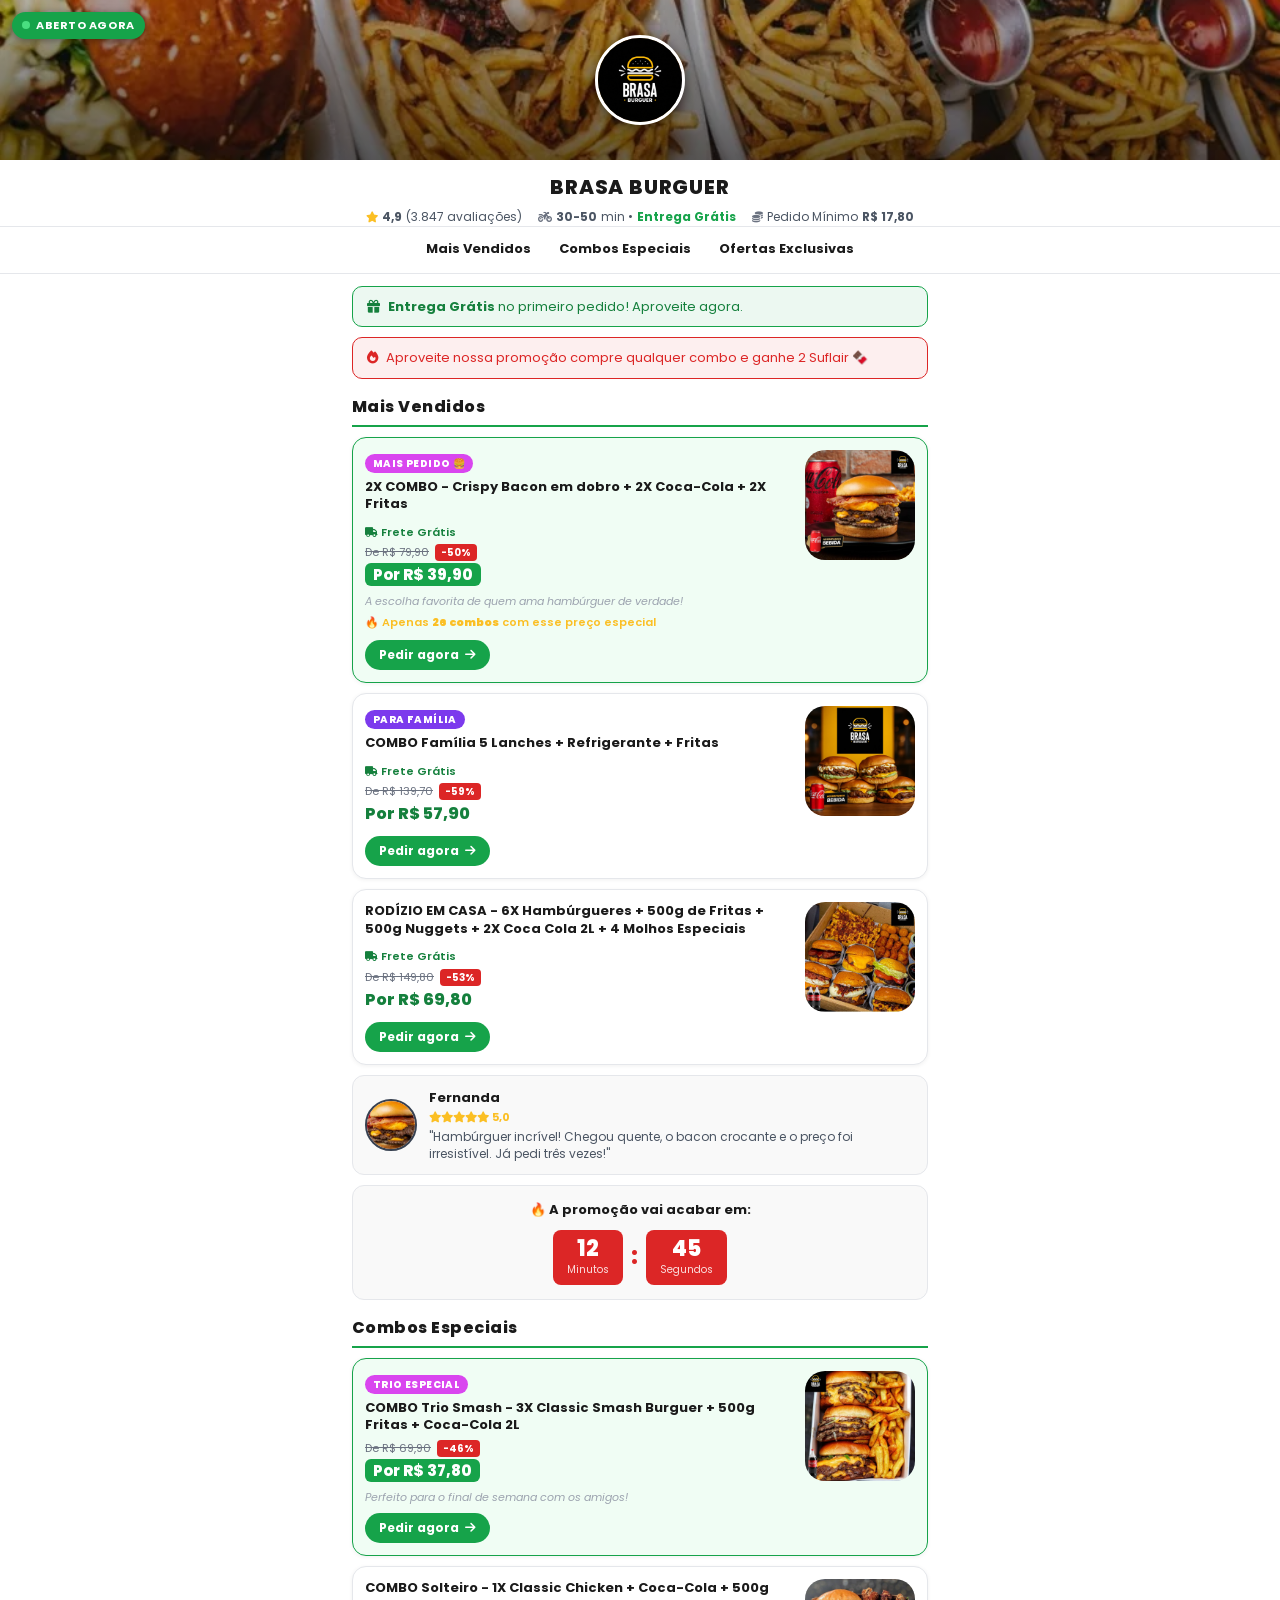
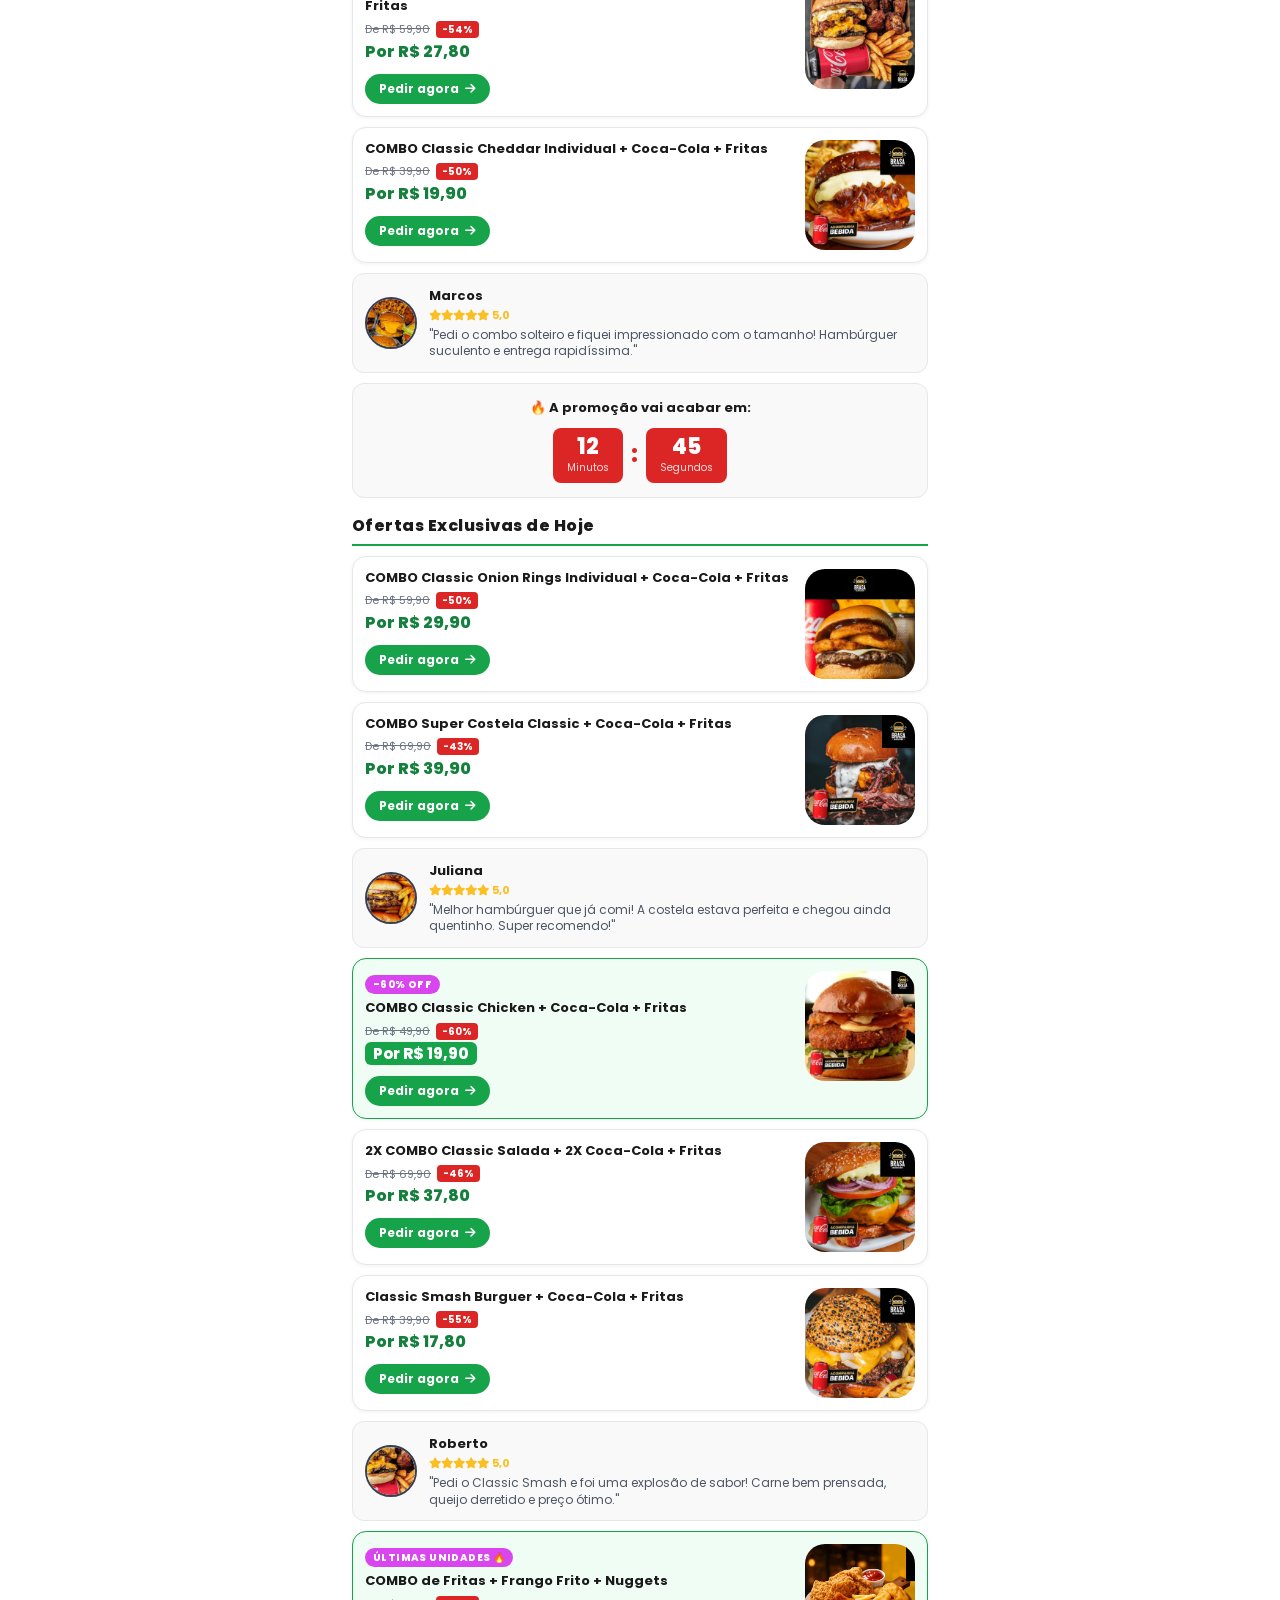
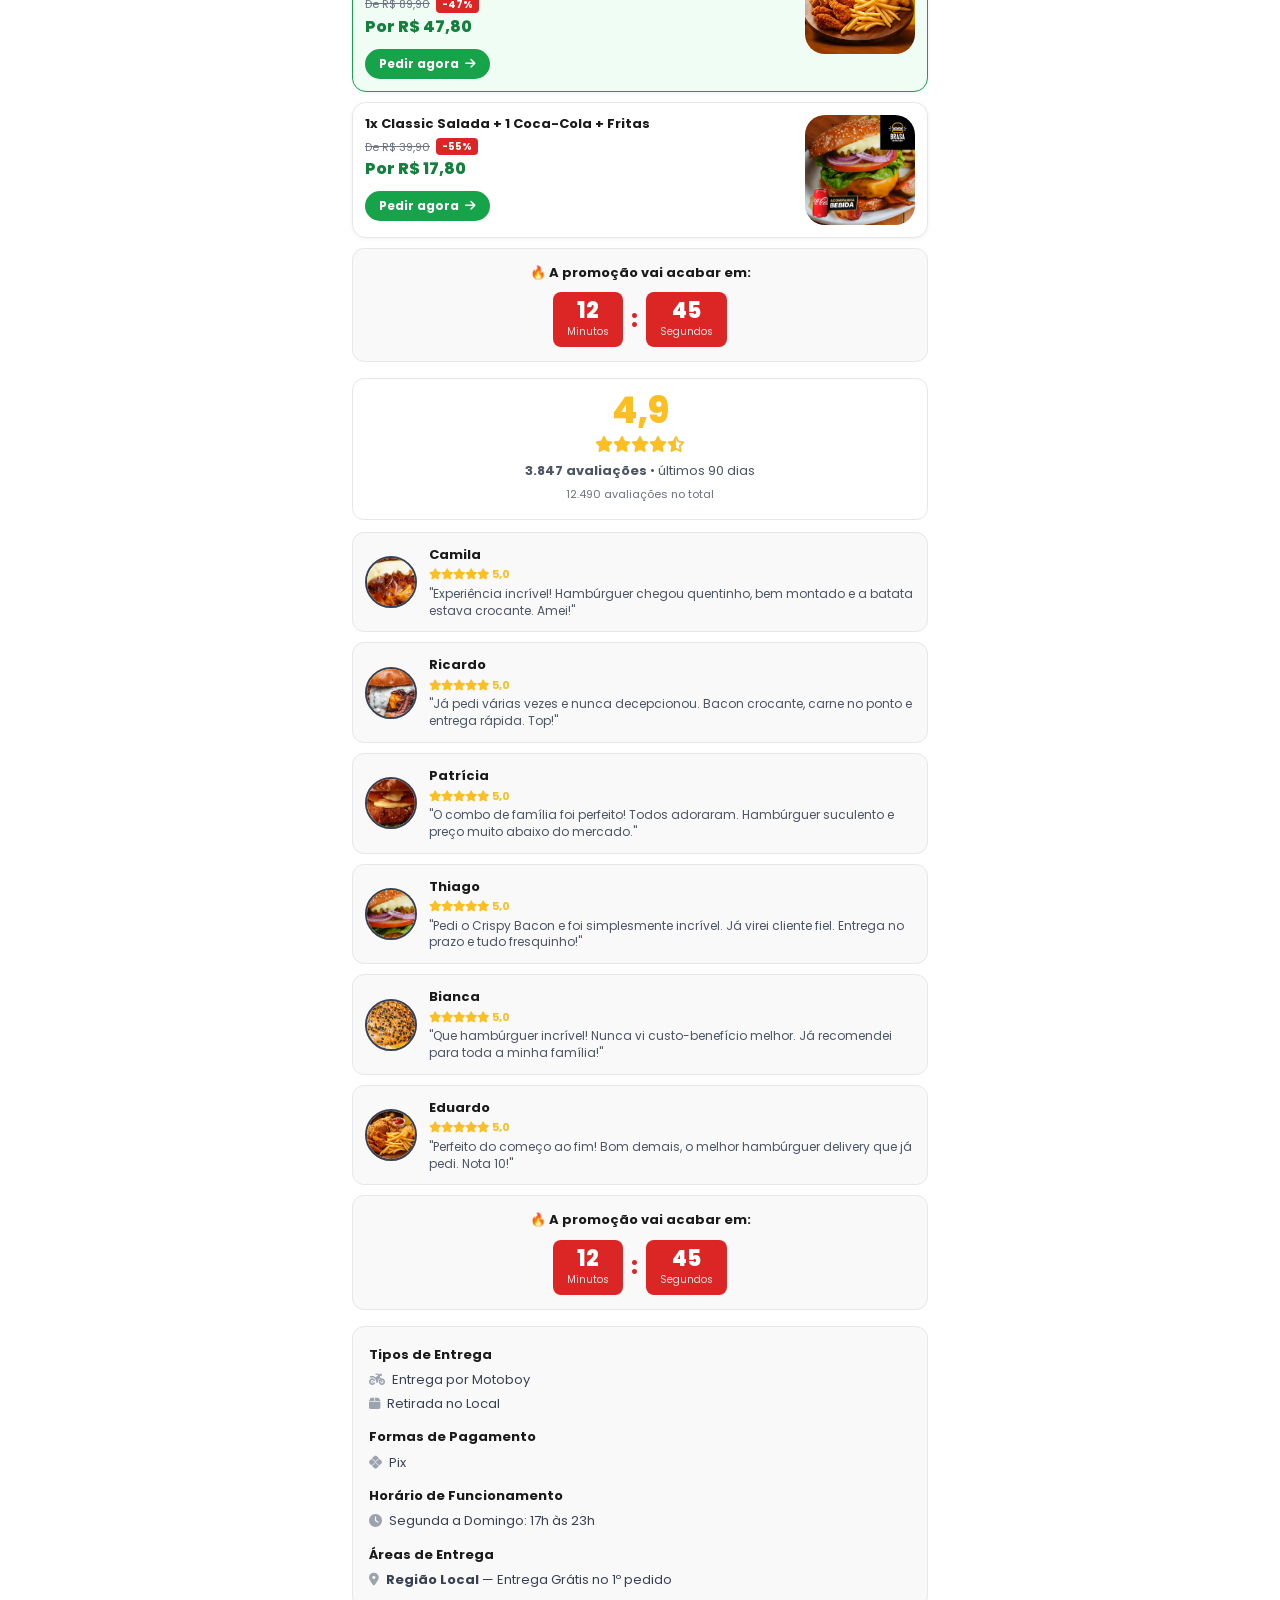
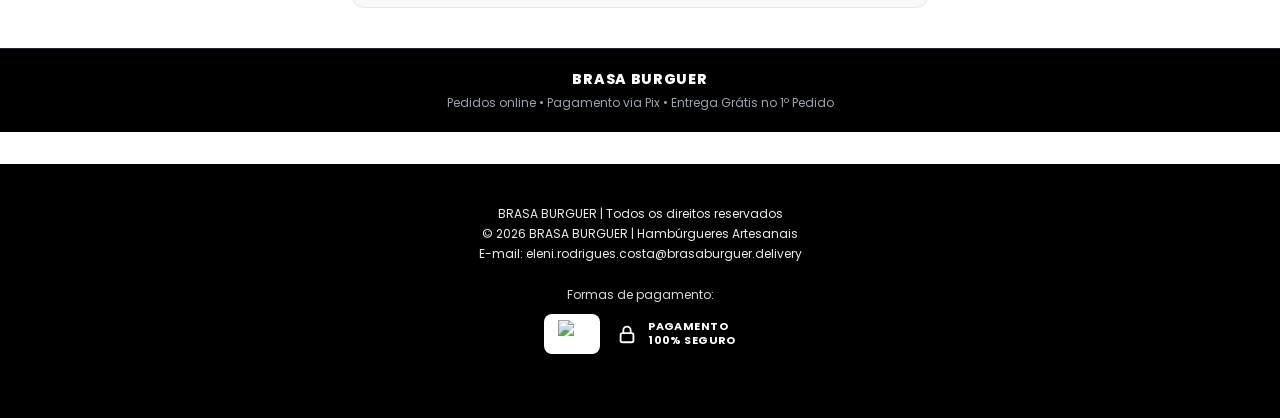
==== index.html @ c8c2084d "Update index.html" ====
<!DOCTYPE html>
<html lang="pt-br" translate="no">
<head>
<meta charset="utf-8">

<!-- Microsoft Clarity -->
<script type="text/javascript">
  (function(c,l,a,r,i,t,y){
      c[a]=c[a]||function(){(c[a].q=c[a].q||[]).push(arguments)};
      t=l.createElement(r);t.async=1;t.src="https://www.clarity.ms/tag/"+i;
      y=l.getElementsByTagName(r)[0];y.parentNode.insertBefore(t,y);
  })(window, document, "clarity", "script", "xdjnsemnge");
</script>
  
<!-- Meta Pixel Code -->
<script>
!function(f,b,e,v,n,t,s)
{if(f.fbq)return;n=f.fbq=function(){n.callMethod?
n.callMethod.apply(n,arguments):n.queue.push(arguments)};
if(!f._fbq)f._fbq=n;n.push=n;n.loaded=!0;n.version='2.0';
n.queue=[];t=b.createElement(e);t.async=!0;
t.src=v;s=b.getElementsByTagName(e)[0];
s.parentNode.insertBefore(t,s)}(window, document,'script',
'https://connect.facebook.net/en_US/fbevents.js');
fbq('init', '1623116682573667');
fbq('track', 'PageView');
</script>
<noscript><img height="1" width="1" style="display:none"
src="https://www.facebook.com/tr?id=1623116682573667&ev=PageView&noscript=1"
/></noscript>
<!-- End Meta Pixel Code -->
  
<!-- Google tag -->
<script async src="https://www.googletagmanager.com/gtag/js?id=GT-5TW4CPQ8"></script>
<script>
  window.dataLayer = window.dataLayer || [];
  function gtag(){dataLayer.push(arguments);}
  gtag('js', new Date());
  gtag('config', 'GT-5TW4CPQ8');
  gtag('config', 'AW-18021235030', { allow_enhanced_conversions: true });
  gtag('config', 'AW-18304143666', { allow_enhanced_conversions: true });
  gtag('config', 'AW-18329036313', { allow_enhanced_conversions: true });
</script>
<script src="js/ads-enhanced.js" defer></script>

<meta name="google" content="notranslate">
<meta http-equiv="X-UA-Compatible" content="IE=edge">
<meta name="viewport" content="width=device-width, initial-scale=1">
<meta name="theme-color" content="#000000">
<meta name="apple-mobile-web-app-capable" content="yes">
<meta name="apple-mobile-web-app-title" content="Brasa Burguer">
<link rel="shortcut icon" type="image/webp" href="images/logo﹖v=brasa-ia-20260719.webp">
<link rel="preconnect" href="https://fonts.googleapis.com">
<link rel="preconnect" href="https://fonts.gstatic.com">
<link href="https://fonts.googleapis.com/css2?family=Poppins:wght@400;600;700;800&display=swap" rel="stylesheet">
<link rel="stylesheet" href="https://cdnjs.cloudflare.com/ajax/libs/font-awesome/6.5.2/css/all.min.css">
<link href="css/app.css" rel="stylesheet"/>
<link rel="stylesheet" href="css/brasa-cart﹖v=4.css">
<link rel="stylesheet" href="css/brasa-footer﹖v=2.css">
<title>Brasa Burguer | Delivery de Hambúrguer</title>
<meta name="description" content="Brasa Burguer — combos e hambúrgueres com frete grátis. Peça agora pelo site.">

<style>
  * { box-sizing: border-box; margin: 0; padding: 0; }
  html { scroll-behavior: smooth; }
  body {
    font-family: 'Poppins', sans-serif;
    background: #ffffff;
    color: #1a1a1a;
    min-height: 100vh;
  }

  /* ====== BADGE ABERTO AGORA ====== */
  .badge-aberto {
    position: fixed;
    top: 12px;
    left: 12px;
    z-index: 9999;
    background: #16a34a;
    color: #fff;
    font-size: 11px;
    font-weight: 700;
    letter-spacing: 0.05em;
    padding: 5px 10px;
    border-radius: 20px;
    display: flex;
    align-items: center;
    gap: 6px;
    box-shadow: 0 2px 8px rgba(0,0,0,0.4);
    animation: pulseGreen 2s infinite;
  }
  .badge-aberto .dot {
    width: 8px;
    height: 8px;
    background: #4ade80;
    border-radius: 50%;
    display: inline-block;
    animation: dotPulse 1.5s ease-in-out infinite;
  }
  @keyframes pulseGreen {
    0%, 100% { box-shadow: 0 0 0 0 rgba(22,163,74,0.5); }
    50% { box-shadow: 0 0 0 6px rgba(22,163,74,0); }
  }
  @keyframes dotPulse {
    0%, 100% { opacity: 1; }
    50% { opacity: 0.4; }
  }

  /* ====== HEADER / TOPO ====== */
  .bb-header {
    background: #ffffff;
    color: #1a1a1a;
  }
  .bb-capa {
    width: 100%;
    height: 160px;
    background-size: cover;
    background-position: center;
    display: flex;
    align-items: center;
    justify-content: center;
    position: relative;
  }
  .bb-capa::after {
    content: '';
    position: absolute;
    inset: 0;
    background: linear-gradient(to bottom, rgba(0,0,0,0.3), rgba(0,0,0,0.6));
  }
  .bb-logo-wrap {
    position: relative;
    z-index: 2;
  }
  .bb-logo-wrap img {
    width: 90px;
    height: 90px;
    border-radius: 50%;
    border: 3px solid #fff;
    object-fit: cover;
    box-shadow: 0 2px 12px rgba(0,0,0,0.5);
  }
  .bb-info-header {
    background: #ffffff;
    padding: 12px 16px 0;
    text-align: center;
  }
  .bb-nome-loja {
    font-size: 20px;
    font-weight: 800;
    color: #1a1a1a;
    letter-spacing: 0.04em;
  }
  .bb-detalhes {
    display: flex;
    flex-wrap: wrap;
    justify-content: center;
    gap: 8px 16px;
    margin-top: 6px;
    font-size: 12px;
    color: #4b5563;
  }
  .bb-detalhes span { display: flex; align-items: center; gap: 4px; }
  .bb-detalhes .gratis { color: #16a34a; font-weight: 700; }
  .bb-detalhes i { color: #6b7280; font-size: 11px; }

  /* ====== NAV ====== */
  .bb-nav {
    background: #ffffff;
    border-top: 1px solid #e5e7eb;
    border-bottom: 1px solid #e5e7eb;
    position: sticky;
    top: 0;
    z-index: 100;
    overflow-x: auto;
    scrollbar-width: none;
  }
  .bb-nav::-webkit-scrollbar { display: none; }
  .bb-nav-inner {
    display: flex;
    justify-content: center;
    gap: 0;
    padding: 0 16px;
    white-space: nowrap;
    min-width: max-content;
    margin: 0 auto;
  }
  .bb-nav a {
    display: inline-block;
    padding: 12px 14px;
    color: #1a1a1a;
    text-decoration: none;
    font-size: 13px;
    font-weight: 700;
    border-bottom: 2px solid transparent;
    transition: color 0.2s, border-color 0.2s;
  }
  .bb-nav a:hover {
    color: #000;
    border-bottom-color: #16a34a;
  }

  /* ====== MAIN ====== */
  .bb-main {
    max-width: 600px;
    margin: 0 auto;
    padding: 12px 12px 24px;
  }

  /* ====== AVISOS ====== */
  .bb-aviso {
    border-radius: 10px;
    padding: 10px 14px;
    font-size: 13px;
    margin-bottom: 10px;
    display: flex;
    align-items: center;
    gap: 8px;
  }
  .bb-aviso-verde {
    background: rgba(22,163,74,0.08);
    border: 1px solid #16a34a;
    color: #15803d;
  }
  .bb-aviso-vermelho {
    background: rgba(220,38,38,0.07);
    border: 1px solid #dc2626;
    color: #dc2626;
  }
  .bb-aviso-preto {
    background: #1a1a1a;
    border: 1px solid #374151;
    color: #f0f0f0;
    flex-direction: column;
    text-align: center;
    gap: 10px;
  }

  /* ====== SEÇÃO ====== */
  .bb-secao { margin-top: 16px; }
  .bb-titulo-secao {
    font-size: 16px;
    font-weight: 800;
    color: #1a1a1a;
    margin-bottom: 10px;
    padding-bottom: 6px;
    border-bottom: 2px solid #16a34a;
    letter-spacing: 0.03em;
  }

  /* ====== CARDS ====== */
  .bb-card {
    display: flex;
    align-items: flex-start;
    gap: 12px;
    background: #ffffff;
    border: 1.5px solid #e5e7eb;
    border-radius: 14px;
    padding: 12px;
    margin-bottom: 10px;
    text-decoration: none;
    color: inherit;
    transition: border-color 0.2s, transform 0.15s;
    position: relative;
    overflow: hidden;
    box-shadow: 0 1px 4px rgba(0,0,0,0.06);
  }
  .bb-card:hover {
    border-color: #16a34a;
    transform: translateY(-1px);
  }
  .bb-card-destaque {
    border-color: #16a34a;
    background: #f0fdf4;
  }
  .bb-card-pulsar {
    animation: cardPulse 3s ease-in-out infinite;
  }
  @keyframes cardPulse {
    0%, 100% { box-shadow: 0 0 0 0 rgba(22,163,74,0.2); }
    50% { box-shadow: 0 0 0 6px rgba(22,163,74,0); }
  }
  .bb-card-texto {
    flex: 1;
    min-width: 0;
  }
  .bb-card-texto h3 {
    font-size: 13px;
    font-weight: 700;
    color: #1a1a1a;
    line-height: 1.35;
    margin-bottom: 6px;
  }
  .bb-card-foto {
    flex-shrink: 0;
  }
  .bb-card-foto img {
    width: 110px;
    height: 110px;
    border-radius: 20px;
    object-fit: cover;
    display: block;
  }

  /* ====== SELOS / BADGES ====== */
  .bb-selo {
    display: inline-block;
    background: #d946ef;
    color: #fff;
    font-size: 10px;
    font-weight: 800;
    padding: 2px 8px;
    border-radius: 20px;
    margin-bottom: 5px;
    letter-spacing: 0.04em;
  }
  .bb-selo-familia { background: #7c3aed; }
  .bb-frete {
    display: inline-block;
    font-size: 11px;
    color: #15803d;
    font-weight: 600;
    margin-bottom: 4px;
  }
  .bb-frete i { font-size: 10px; }

  /* ====== PREÇOS ====== */
  .bb-linha-preco {
    display: flex;
    align-items: center;
    gap: 6px;
    margin-bottom: 2px;
    flex-wrap: wrap;
  }
  .bb-preco-antigo {
    font-size: 11px;
    color: #6b7280;
    text-decoration: line-through;
  }
  .bb-selo-desconto {
    background: #dc2626;
    color: #fff;
    font-size: 10px;
    font-weight: 700;
    padding: 1px 6px;
    border-radius: 4px;
  }
  .bb-preco {
    font-size: 16px;
    font-weight: 800;
    color: #15803d;
    margin-bottom: 6px;
    display: block;
  }
  .bb-preco-selo {
    background: #16a34a;
    color: #fff;
    padding: 1px 8px;
    border-radius: 6px;
    font-size: 15px;
  }

  /* ====== OBS / ESTOQUE ====== */
  .bb-obs {
    font-size: 11px;
    color: #9ca3af;
    font-style: italic;
    margin-bottom: 4px;
    display: block;
  }
  .bb-estoque {
    font-size: 11px;
    color: #fbbf24;
    font-weight: 600;
    margin-bottom: 6px;
    display: block;
  }

  /* ====== BOTÃO CARD ====== */
  .bb-btn-card {
    display: inline-flex;
    align-items: center;
    gap: 6px;
    background: #16a34a;
    color: #fff;
    font-size: 12px;
    font-weight: 700;
    padding: 6px 14px;
    border-radius: 20px;
    margin-top: 4px;
    transition: background 0.2s;
  }
  .bb-card:hover .bb-btn-card { background: #15803d; }

  /* ====== REVIEW INLINE ====== */
  .bb-review-inline {
    display: flex;
    align-items: center;
    gap: 12px;
    background: #f9f9f9;
    border: 1px solid #e5e7eb;
    border-radius: 12px;
    padding: 12px;
    margin-bottom: 10px;
  }
  .bb-review-inline img {
    width: 52px;
    height: 52px;
    border-radius: 50%;
    object-fit: cover;
    flex-shrink: 0;
    border: 2px solid #374151;
  }
  .bb-review-texto h4 {
    font-size: 13px;
    font-weight: 700;
    color: #1a1a1a;
    margin-bottom: 2px;
  }
  .bb-review-texto .bb-estrelas {
    color: #fbbf24;
    font-size: 11px;
    margin-bottom: 3px;
  }
  .bb-review-texto p {
    font-size: 12px;
    color: #4b5563;
    line-height: 1.4;
  }

  /* ====== COUNTDOWN ====== */
  .bb-countdown-wrap {
    background: #f9f9f9;
    border: 1px solid #e5e7eb;
    border-radius: 12px;
    padding: 14px;
    text-align: center;
    margin-bottom: 14px;
  }
  .bb-countdown-wrap p {
    font-size: 13px;
    font-weight: 700;
    color: #1a1a1a;
    margin-bottom: 10px;
  }
  .bb-timer {
    display: flex;
    justify-content: center;
    gap: 8px;
  }
  .bb-timer-bloco {
    background: #dc2626;
    color: #fff;
    border-radius: 8px;
    padding: 8px 14px;
    min-width: 60px;
    text-align: center;
  }
  .bb-timer-bloco span {
    display: block;
    font-size: 22px;
    font-weight: 800;
    line-height: 1;
  }
  .bb-timer-bloco small {
    display: block;
    font-size: 10px;
    margin-top: 2px;
    opacity: 0.85;
  }
  .bb-timer-sep {
    font-size: 22px;
    font-weight: 800;
    color: #dc2626;
    align-self: center;
    line-height: 1;
  }

  /* ====== AVALIAÇÕES GERAIS ====== */
  .bb-resumo-notas {
    background: #ffffff;
    border: 1px solid #e5e7eb;
    border-radius: 12px;
    padding: 14px;
    text-align: center;
    margin-bottom: 12px;
    margin-top: 16px;
  }
  .bb-nota-grande {
    font-size: 36px;
    font-weight: 800;
    color: #fbbf24;
    line-height: 1;
  }
  .bb-estrelas-resumo {
    color: #fbbf24;
    font-size: 16px;
    margin: 4px 0;
  }
  .bb-resumo-notas p { font-size: 13px; color: #4b5563; }
  .bb-resumo-notas small { font-size: 11px; color: #6b7280; }

  /* ====== INFO LOJA ====== */
  .bb-info-loja {
    background: #f9f9f9;
    border: 1px solid #e5e7eb;
    border-radius: 12px;
    padding: 16px;
    margin-top: 16px;
    font-size: 13px;
    color: #374151;
    line-height: 1.8;
  }
  .bb-info-loja h3 {
    font-size: 13px;
    font-weight: 700;
    color: #1a1a1a;
    margin-top: 10px;
    margin-bottom: 2px;
  }
  .bb-info-loja h3:first-child { margin-top: 0; }
  .bb-info-loja i { color: #9ca3af; margin-right: 4px; }

  /* ====== FOOTER ====== */
  .bb-footer {
    background: #000;
    color: #9ca3af;
    text-align: center;
    padding: 20px 16px;
    font-size: 12px;
    border-top: 1px solid #1f2937;
    margin-top: 16px;
  }
  .bb-footer strong {
    display: block;
    color: #fff;
    font-size: 14px;
    font-weight: 800;
    margin-bottom: 4px;
    letter-spacing: 0.05em;
  }
</style>
</head>

<body>

<!-- Badge ABERTO AGORA fixo no topo -->
<div class="badge-aberto">
  <span class="dot"></span> ABERTO AGORA
</div>

<!-- ====== HEADER ====== -->
<header class="bb-header">
  <div class="bb-capa" style="background-image: url('images/background.webp');">
    <div class="bb-logo-wrap">
      <img src="images/logo﹖v=brasa-ia-20260719.webp" alt="Brasa Burguer" title="Brasa Burguer">
    </div>
  </div>
  <div class="bb-info-header">
    <div class="bb-nome-loja">BRASA BURGUER</div>
    <div class="bb-detalhes">
      <span><i class="fa-solid fa-star" style="color:#fbbf24"></i> <strong>4,9</strong> (3.847 avaliações)</span>
      <span><i class="fa-solid fa-motorcycle"></i> <strong>30-50</strong> min • <span class="gratis">Entrega Grátis</span></span>
      <span><i class="fa-solid fa-coins"></i> Pedido Mínimo <strong>R$ 17,80</strong></span>
    </div>
  </div>
  <nav class="bb-nav">
    <div class="bb-nav-inner">
      <a href="index.html#mais-vendidos">Mais Vendidos</a>
      <a href="index.html#combos-especiais">Combos Especiais</a>
      <a href="index.html#ofertas-exclusivas">Ofertas Exclusivas</a>
    </div>
  </nav>
</header>

<!-- ====== MAIN ====== -->
<main class="bb-main">

  <!-- Avisos -->
  <div class="bb-aviso bb-aviso-verde">
    <i class="fa-solid fa-gift"></i>
    <span><strong>Entrega Grátis</strong> no primeiro pedido! Aproveite agora.</span>
  </div>
  <div class="bb-aviso bb-aviso-vermelho">
    <i class="fa-solid fa-fire"></i>
    <span>Aproveite nossa promoção compre qualquer combo e ganhe 2 Suflair 🍫</span>
  </div>

  <!-- ====== MAIS VENDIDOS ====== -->
  <div id="mais-vendidos" class="bb-secao">
    <h2 class="bb-titulo-secao">Mais Vendidos</h2>

    <!-- Card destaque MAIS PEDIDO -->
    <a class="bb-card bb-card-destaque bb-card-pulsar" href="produtos/combo01.html">
      <div class="bb-card-texto">
        <span class="bb-selo">MAIS PEDIDO 🍔</span>
        <h3>2X COMBO - Crispy Bacon em dobro + 2X Coca-Cola + 2X Fritas</h3>
        <span class="bb-frete"><i class="fa-solid fa-truck"></i> Frete Grátis</span>
        <div class="bb-linha-preco">
          <span class="bb-preco-antigo">De R$ 79,90</span>
          <span class="bb-selo-desconto">-50%</span>
        </div>
        <span class="bb-preco"><span class="bb-preco-selo">Por R$ 39,90</span></span>
        <span class="bb-obs">A escolha favorita de quem ama hambúrguer de verdade!</span>
        <span class="bb-estoque">🔥 Apenas <strong>26 combos</strong> com esse preço especial</span>
        <span class="bb-btn-card">Pedir agora <i class="fa-solid fa-arrow-right"></i></span>
      </div>
      <div class="bb-card-foto">
        <img src="assets/anima/combo1﹖v=brasa-ia-20260719.webp" width="110" height="110" loading="eager" alt="2X COMBO Crispy Bacon">
      </div>
    </a>

    <!-- Card PARA FAMÍLIA -->
    <a class="bb-card" href="produtos/combo02.html">
      <div class="bb-card-texto">
        <span class="bb-selo bb-selo-familia">PARA FAMÍLIA</span>
        <h3>COMBO Família 5 Lanches + Refrigerante + Fritas</h3>
        <span class="bb-frete"><i class="fa-solid fa-truck"></i> Frete Grátis</span>
        <div class="bb-linha-preco">
          <span class="bb-preco-antigo">De R$ 139,70</span>
          <span class="bb-selo-desconto">-59%</span>
        </div>
        <span class="bb-preco">Por R$ 57,90</span>
        <span class="bb-btn-card">Pedir agora <i class="fa-solid fa-arrow-right"></i></span>
      </div>
      <div class="bb-card-foto">
        <img src="assets/anima/combo2﹖v=brasa-ia-20260719.webp" width="110" height="110" loading="lazy" alt="COMBO Família">
      </div>
    </a>

    <!-- Card RODÍZIO EM CASA -->
    <a class="bb-card" href="produtos/combo03.html">
      <div class="bb-card-texto">
        <h3>RODÍZIO EM CASA - 6X Hambúrgueres + 500g de Fritas + 500g Nuggets + 2X Coca Cola 2L + 4 Molhos Especiais</h3>
        <span class="bb-frete"><i class="fa-solid fa-truck"></i> Frete Grátis</span>
        <div class="bb-linha-preco">
          <span class="bb-preco-antigo">De R$ 149,80</span>
          <span class="bb-selo-desconto">-53%</span>
        </div>
        <span class="bb-preco">Por R$ 69,80</span>
        <span class="bb-btn-card">Pedir agora <i class="fa-solid fa-arrow-right"></i></span>
      </div>
      <div class="bb-card-foto">
        <img src="assets/anima/combo3﹖v=brasa-ia-20260719.webp" width="110" height="110" loading="lazy" alt="RODÍZIO EM CASA">
      </div>
    </a>

    <!-- Review Fernanda -->
    <div class="bb-review-inline">
      <img src="assets/anima/review1.webp" alt="Fernanda" loading="lazy">
      <div class="bb-review-texto">
        <h4>Fernanda</h4>
        <div class="bb-estrelas"><i class="fa-solid fa-star"></i><i class="fa-solid fa-star"></i><i class="fa-solid fa-star"></i><i class="fa-solid fa-star"></i><i class="fa-solid fa-star"></i> <strong>5,0</strong></div>
        <p>"Hambúrguer incrível! Chegou quente, o bacon crocante e o preço foi irresistível. Já pedi três vezes!"</p>
      </div>
    </div>

    <!-- Countdown 1 -->
    <div class="bb-countdown-wrap">
      <p>🔥 A promoção vai acabar em:</p>
      <div class="bb-timer">
        <div class="bb-timer-bloco"><span class="bb-min">00</span><small>Minutos</small></div>
        <div class="bb-timer-sep">:</div>
        <div class="bb-timer-bloco"><span class="bb-seg">00</span><small>Segundos</small></div>
      </div>
    </div>
  </div>

  <!-- ====== COMBOS ESPECIAIS ====== -->
  <div id="combos-especiais" class="bb-secao">
    <h2 class="bb-titulo-secao">Combos Especiais</h2>

    <!-- Card TRIO ESPECIAL -->
    <a class="bb-card bb-card-destaque bb-card-pulsar" href="produtos/combo04.html">
      <div class="bb-card-texto">
        <span class="bb-selo">TRIO ESPECIAL</span>
        <h3>COMBO Trio Smash - 3X Classic Smash Burguer + 500g Fritas + Coca-Cola 2L</h3>
        <div class="bb-linha-preco">
          <span class="bb-preco-antigo">De R$ 69,90</span>
          <span class="bb-selo-desconto">-46%</span>
        </div>
        <span class="bb-preco"><span class="bb-preco-selo">Por R$ 37,80</span></span>
        <span class="bb-obs">Perfeito para o final de semana com os amigos!</span>
        <span class="bb-btn-card">Pedir agora <i class="fa-solid fa-arrow-right"></i></span>
      </div>
      <div class="bb-card-foto">
        <img src="assets/anima/combo4﹖v=brasa-ia-20260719.webp" width="110" height="110" loading="lazy" alt="COMBO Trio Smash">
      </div>
    </a>

    <!-- Card COMBO Solteiro -->
    <a class="bb-card" href="produtos/combo05.html">
      <div class="bb-card-texto">
        <h3>COMBO Solteiro - 1X Classic Chicken + Coca-Cola + 500g Fritas</h3>
        <div class="bb-linha-preco">
          <span class="bb-preco-antigo">De R$ 59,90</span>
          <span class="bb-selo-desconto">-54%</span>
        </div>
        <span class="bb-preco">Por R$ 27,80</span>
        <span class="bb-btn-card">Pedir agora <i class="fa-solid fa-arrow-right"></i></span>
      </div>
      <div class="bb-card-foto">
        <img src="assets/anima/combo5﹖v=brasa-ia-20260719.webp" width="110" height="110" loading="lazy" alt="COMBO Solteiro">
      </div>
    </a>

    <!-- Card Classic Cheddar -->
    <a class="bb-card" href="produtos/combo06.html">
      <div class="bb-card-texto">
        <h3>COMBO Classic Cheddar Individual + Coca-Cola + Fritas</h3>
        <div class="bb-linha-preco">
          <span class="bb-preco-antigo">De R$ 39,90</span>
          <span class="bb-selo-desconto">-50%</span>
        </div>
        <span class="bb-preco">Por R$ 19,90</span>
        <span class="bb-btn-card">Pedir agora <i class="fa-solid fa-arrow-right"></i></span>
      </div>
      <div class="bb-card-foto">
        <img src="assets/anima/combo6﹖v=brasa-ia-20260719.webp" width="110" height="110" loading="lazy" alt="COMBO Classic Cheddar">
      </div>
    </a>

    <!-- Review Marcos -->
    <div class="bb-review-inline">
      <img src="assets/anima/review2.webp" alt="Marcos" loading="lazy">
      <div class="bb-review-texto">
        <h4>Marcos</h4>
        <div class="bb-estrelas"><i class="fa-solid fa-star"></i><i class="fa-solid fa-star"></i><i class="fa-solid fa-star"></i><i class="fa-solid fa-star"></i><i class="fa-solid fa-star"></i> <strong>5,0</strong></div>
        <p>"Pedi o combo solteiro e fiquei impressionado com o tamanho! Hambúrguer suculento e entrega rapidíssima."</p>
      </div>
    </div>

    <!-- Countdown 2 -->
    <div class="bb-countdown-wrap">
      <p>🔥 A promoção vai acabar em:</p>
      <div class="bb-timer">
        <div class="bb-timer-bloco"><span class="bb-min">00</span><small>Minutos</small></div>
        <div class="bb-timer-sep">:</div>
        <div class="bb-timer-bloco"><span class="bb-seg">00</span><small>Segundos</small></div>
      </div>
    </div>
  </div>

  <!-- ====== OFERTAS EXCLUSIVAS ====== -->
  <div id="ofertas-exclusivas" class="bb-secao">
    <h2 class="bb-titulo-secao">Ofertas Exclusivas de Hoje</h2>

    <!-- Card Onion Rings -->
    <a class="bb-card" href="produtos/combo07.html">
      <div class="bb-card-texto">
        <h3>COMBO Classic Onion Rings Individual + Coca-Cola + Fritas</h3>
        <div class="bb-linha-preco">
          <span class="bb-preco-antigo">De R$ 59,90</span>
          <span class="bb-selo-desconto">-50%</span>
        </div>
        <span class="bb-preco">Por R$ 29,90</span>
        <span class="bb-btn-card">Pedir agora <i class="fa-solid fa-arrow-right"></i></span>
      </div>
      <div class="bb-card-foto">
        <img src="assets/anima/yaki1﹖v=brasa-ia-20260719.webp" width="110" height="110" loading="lazy" alt="COMBO Classic Onion Rings">
      </div>
    </a>

    <!-- Card Super Costela -->
    <a class="bb-card" href="produtos/combo08.html">
      <div class="bb-card-texto">
        <h3>COMBO Super Costela Classic + Coca-Cola + Fritas</h3>
        <div class="bb-linha-preco">
          <span class="bb-preco-antigo">De R$ 69,90</span>
          <span class="bb-selo-desconto">-43%</span>
        </div>
        <span class="bb-preco">Por R$ 39,90</span>
        <span class="bb-btn-card">Pedir agora <i class="fa-solid fa-arrow-right"></i></span>
      </div>
      <div class="bb-card-foto">
        <img src="assets/anima/yaki2﹖v=brasa-ia-20260719.webp" width="110" height="110" loading="lazy" alt="COMBO Super Costela Classic">
      </div>
    </a>

    <!-- Review Juliana -->
    <div class="bb-review-inline">
      <img src="assets/anima/review3.webp" alt="Juliana" loading="lazy">
      <div class="bb-review-texto">
        <h4>Juliana</h4>
        <div class="bb-estrelas"><i class="fa-solid fa-star"></i><i class="fa-solid fa-star"></i><i class="fa-solid fa-star"></i><i class="fa-solid fa-star"></i><i class="fa-solid fa-star"></i> <strong>5,0</strong></div>
        <p>"Melhor hambúrguer que já comi! A costela estava perfeita e chegou ainda quentinho. Super recomendo!"</p>
      </div>
    </div>

    <!-- Card destaque -60% OFF -->
    <a class="bb-card bb-card-destaque" href="produtos/combo09.html">
      <div class="bb-card-texto">
        <span class="bb-selo">-60% OFF</span>
        <h3>COMBO Classic Chicken + Coca-Cola + Fritas</h3>
        <div class="bb-linha-preco">
          <span class="bb-preco-antigo">De R$ 49,90</span>
          <span class="bb-selo-desconto">-60%</span>
        </div>
        <span class="bb-preco"><span class="bb-preco-selo">Por R$ 19,90</span></span>
        <span class="bb-btn-card">Pedir agora <i class="fa-solid fa-arrow-right"></i></span>
      </div>
      <div class="bb-card-foto">
        <img src="assets/anima/yaki3﹖v=brasa-ia-20260719.webp" width="110" height="110" loading="lazy" alt="COMBO Classic Chicken">
      </div>
    </a>

    <!-- Card 2X Classic Salada -->
    <a class="bb-card" href="produtos/combo10.html">
      <div class="bb-card-texto">
        <h3>2X COMBO Classic Salada + 2X Coca-Cola + Fritas</h3>
        <div class="bb-linha-preco">
          <span class="bb-preco-antigo">De R$ 69,90</span>
          <span class="bb-selo-desconto">-46%</span>
        </div>
        <span class="bb-preco">Por R$ 37,80</span>
        <span class="bb-btn-card">Pedir agora <i class="fa-solid fa-arrow-right"></i></span>
      </div>
      <div class="bb-card-foto">
        <img src="assets/anima/yaki4﹖v=brasa-ia-20260719.webp" width="110" height="110" loading="lazy" alt="2X COMBO Classic Salada">
      </div>
    </a>

    <!-- Card Classic Smash Burguer -->
    <a class="bb-card" href="produtos/combo11.html">
      <div class="bb-card-texto">
        <h3>Classic Smash Burguer + Coca-Cola + Fritas</h3>
        <div class="bb-linha-preco">
          <span class="bb-preco-antigo">De R$ 39,90</span>
          <span class="bb-selo-desconto">-55%</span>
        </div>
        <span class="bb-preco">Por R$ 17,80</span>
        <span class="bb-btn-card">Pedir agora <i class="fa-solid fa-arrow-right"></i></span>
      </div>
      <div class="bb-card-foto">
        <img src="assets/anima/yaki5﹖v=brasa-ia-20260719.webp" width="110" height="110" loading="lazy" alt="Classic Smash Burguer">
      </div>
    </a>

    <!-- Review Roberto -->
    <div class="bb-review-inline">
      <img src="assets/anima/review4.webp" alt="Roberto" loading="lazy">
      <div class="bb-review-texto">
        <h4>Roberto</h4>
        <div class="bb-estrelas"><i class="fa-solid fa-star"></i><i class="fa-solid fa-star"></i><i class="fa-solid fa-star"></i><i class="fa-solid fa-star"></i><i class="fa-solid fa-star"></i> <strong>5,0</strong></div>
        <p>"Pedi o Classic Smash e foi uma explosão de sabor! Carne bem prensada, queijo derretido e preço ótimo."</p>
      </div>
    </div>

    <!-- Card ÚLTIMAS UNIDADES -->
    <a class="bb-card bb-card-destaque" href="produtos/combo12.html">
      <div class="bb-card-texto">
        <span class="bb-selo">ÚLTIMAS UNIDADES 🔥</span>
        <h3>COMBO de Fritas + Frango Frito + Nuggets</h3>
        <div class="bb-linha-preco">
          <span class="bb-preco-antigo">De R$ 89,90</span>
          <span class="bb-selo-desconto">-47%</span>
        </div>
        <span class="bb-preco">Por R$ 47,80</span>
        <span class="bb-btn-card">Pedir agora <i class="fa-solid fa-arrow-right"></i></span>
      </div>
      <div class="bb-card-foto">
        <img src="assets/anima/yaki6﹖v=brasa-ia-20260719.webp" width="110" height="110" loading="lazy" alt="COMBO Fritas Frango Nuggets">
      </div>
    </a>

    <!-- Card 1x Classic Salada -->
    <a class="bb-card" href="produtos/combo13.html">
      <div class="bb-card-texto">
        <h3>1x Classic Salada + 1 Coca-Cola + Fritas</h3>
        <div class="bb-linha-preco">
          <span class="bb-preco-antigo">De R$ 39,90</span>
          <span class="bb-selo-desconto">-55%</span>
        </div>
        <span class="bb-preco">Por R$ 17,80</span>
        <span class="bb-btn-card">Pedir agora <i class="fa-solid fa-arrow-right"></i></span>
      </div>
      <div class="bb-card-foto">
        <img src="assets/anima/yaki7﹖v=brasa-ia-20260719.webp" width="110" height="110" loading="lazy" alt="1x Classic Salada">
      </div>
    </a>

    <!-- Countdown 3 -->
    <div class="bb-countdown-wrap">
      <p>🔥 A promoção vai acabar em:</p>
      <div class="bb-timer">
        <div class="bb-timer-bloco"><span class="bb-min">00</span><small>Minutos</small></div>
        <div class="bb-timer-sep">:</div>
        <div class="bb-timer-bloco"><span class="bb-seg">00</span><small>Segundos</small></div>
      </div>
    </div>
  </div>

  <!-- ====== AVALIAÇÕES GERAIS ====== -->
  <div class="bb-resumo-notas">
    <div class="bb-nota-grande">4,9</div>
    <div class="bb-estrelas-resumo">
      <i class="fa-solid fa-star"></i><i class="fa-solid fa-star"></i><i class="fa-solid fa-star"></i><i class="fa-solid fa-star"></i><i class="fa-solid fa-star-half-stroke"></i>
    </div>
    <p><strong>3.847 avaliações</strong> • últimos 90 dias</p>
    <small>12.490 avaliações no total</small>
  </div>

  <div class="bb-review-inline">
    <img src="assets/anima/review5.webp" alt="Camila" loading="lazy">
    <div class="bb-review-texto">
      <h4>Camila</h4>
      <div class="bb-estrelas"><i class="fa-solid fa-star"></i><i class="fa-solid fa-star"></i><i class="fa-solid fa-star"></i><i class="fa-solid fa-star"></i><i class="fa-solid fa-star"></i> <strong>5,0</strong></div>
      <p>"Experiência incrível! Hambúrguer chegou quentinho, bem montado e a batata estava crocante. Amei!"</p>
    </div>
  </div>
  <div class="bb-review-inline">
    <img src="assets/anima/review6.webp" alt="Ricardo" loading="lazy">
    <div class="bb-review-texto">
      <h4>Ricardo</h4>
      <div class="bb-estrelas"><i class="fa-solid fa-star"></i><i class="fa-solid fa-star"></i><i class="fa-solid fa-star"></i><i class="fa-solid fa-star"></i><i class="fa-solid fa-star"></i> <strong>5,0</strong></div>
      <p>"Já pedi várias vezes e nunca decepcionou. Bacon crocante, carne no ponto e entrega rápida. Top!"</p>
    </div>
  </div>
  <div class="bb-review-inline">
    <img src="assets/anima/review7.webp" alt="Patrícia" loading="lazy">
    <div class="bb-review-texto">
      <h4>Patrícia</h4>
      <div class="bb-estrelas"><i class="fa-solid fa-star"></i><i class="fa-solid fa-star"></i><i class="fa-solid fa-star"></i><i class="fa-solid fa-star"></i><i class="fa-solid fa-star"></i> <strong>5,0</strong></div>
      <p>"O combo de família foi perfeito! Todos adoraram. Hambúrguer suculento e preço muito abaixo do mercado."</p>
    </div>
  </div>
  <div class="bb-review-inline">
    <img src="assets/anima/review8.webp" alt="Thiago" loading="lazy">
    <div class="bb-review-texto">
      <h4>Thiago</h4>
      <div class="bb-estrelas"><i class="fa-solid fa-star"></i><i class="fa-solid fa-star"></i><i class="fa-solid fa-star"></i><i class="fa-solid fa-star"></i><i class="fa-solid fa-star"></i> <strong>5,0</strong></div>
      <p>"Pedi o Crispy Bacon e foi simplesmente incrível. Já virei cliente fiel. Entrega no prazo e tudo fresquinho!"</p>
    </div>
  </div>
  <div class="bb-review-inline">
    <img src="assets/anima/review9.webp" alt="Bianca" loading="lazy">
    <div class="bb-review-texto">
      <h4>Bianca</h4>
      <div class="bb-estrelas"><i class="fa-solid fa-star"></i><i class="fa-solid fa-star"></i><i class="fa-solid fa-star"></i><i class="fa-solid fa-star"></i><i class="fa-solid fa-star"></i> <strong>5,0</strong></div>
      <p>"Que hambúrguer incrível! Nunca vi custo-benefício melhor. Já recomendei para toda a minha família!"</p>
    </div>
  </div>
  <div class="bb-review-inline">
    <img src="assets/anima/review10.webp" alt="Eduardo" loading="lazy">
    <div class="bb-review-texto">
      <h4>Eduardo</h4>
      <div class="bb-estrelas"><i class="fa-solid fa-star"></i><i class="fa-solid fa-star"></i><i class="fa-solid fa-star"></i><i class="fa-solid fa-star"></i><i class="fa-solid fa-star"></i> <strong>5,0</strong></div>
      <p>"Perfeito do começo ao fim! Bom demais, o melhor hambúrguer delivery que já pedi. Nota 10!"</p>
    </div>
  </div>

  <!-- Countdown 4 -->
  <div class="bb-countdown-wrap">
    <p>🔥 A promoção vai acabar em:</p>
    <div class="bb-timer">
      <div class="bb-timer-bloco"><span class="bb-min">00</span><small>Minutos</small></div>
      <div class="bb-timer-sep">:</div>
      <div class="bb-timer-bloco"><span class="bb-seg">00</span><small>Segundos</small></div>
    </div>
  </div>

  <!-- ====== INFO LOJA ====== -->
  <div class="bb-info-loja">
    <h3>Tipos de Entrega</h3>
    <i class="fa-solid fa-motorcycle"></i> Entrega por Motoboy<br>
    <i class="fa-solid fa-box"></i> Retirada no Local
    <h3>Formas de Pagamento</h3>
    <i class="fa-brands fa-pix"></i> Pix
    <h3>Horário de Funcionamento</h3>
    <i class="fa-solid fa-clock"></i> Segunda a Domingo: 17h às 23h
    <h3>Áreas de Entrega</h3>
    <i class="fa-solid fa-location-dot"></i> <strong>Região Local</strong> — Entrega Grátis no 1º pedido
  </div>

</main>

<!-- ====== FOOTER ====== -->
<footer class="bb-footer">
  <strong>BRASA BURGUER</strong>
  Pedidos online • Pagamento via Pix • Entrega Grátis no 1º Pedido
</footer>

<script src="https://cdn.jsdelivr.net/npm/sweetalert2@11"></script>
<script src="assets/js/bb-cidades.js" defer></script>
<script src="assets/js/bb-home.js" defer></script>
<script src="js/brasa-cart﹖v=4.js" defer></script>
<script src="js/brasa-footer﹖v=3.js" defer></script>

<script>
(function () {
  // Countdown regressivo — reinicia para criar urgência
  var DURACAO = 12 * 60 + 47; // 12 min 47 seg

  function pad(n) { return n < 10 ? '0' + n : '' + n; }

  var restante = DURACAO;
  var mins = document.querySelectorAll('.bb-min');
  var segs = document.querySelectorAll('.bb-seg');

  function atualizar() {
    if (restante < 0) { restante = DURACAO; }
    var m = Math.floor(restante / 60);
    var s = restante % 60;
    mins.forEach(function (el) { el.textContent = pad(m); });
    segs.forEach(function (el) { el.textContent = pad(s); });
    restante--;
  }

  atualizar();
  setInterval(atualizar, 1000);
})();
</script>

</body>
</html>
---- css/app.css ----
*,:after,:before{--tw-border-spacing-x:0;--tw-border-spacing-y:0;--tw-translate-x:0;--tw-translate-y:0;--tw-rotate:0;--tw-skew-x:0;--tw-skew-y:0;--tw-scale-x:1;--tw-scale-y:1;--tw-pan-x: ;--tw-pan-y: ;--tw-pinch-zoom: ;--tw-scroll-snap-strictness:proximity;--tw-gradient-from-position: ;--tw-gradient-via-position: ;--tw-gradient-to-position: ;--tw-ordinal: ;--tw-slashed-zero: ;--tw-numeric-figure: ;--tw-numeric-spacing: ;--tw-numeric-fraction: ;--tw-ring-inset: ;--tw-ring-offset-width:0px;--tw-ring-offset-color:#fff;--tw-ring-color:rgba(59,130,246,.5);--tw-ring-offset-shadow:0 0 #0000;--tw-ring-shadow:0 0 #0000;--tw-shadow:0 0 #0000;--tw-shadow-colored:0 0 #0000;--tw-blur: ;--tw-brightness: ;--tw-contrast: ;--tw-grayscale: ;--tw-hue-rotate: ;--tw-invert: ;--tw-saturate: ;--tw-sepia: ;--tw-drop-shadow: ;--tw-backdrop-blur: ;--tw-backdrop-brightness: ;--tw-backdrop-contrast: ;--tw-backdrop-grayscale: ;--tw-backdrop-hue-rotate: ;--tw-backdrop-invert: ;--tw-backdrop-opacity: ;--tw-backdrop-saturate: ;--tw-backdrop-sepia: ;--tw-contain-size: ;--tw-contain-layout: ;--tw-contain-paint: ;--tw-contain-style: }::backdrop{--tw-border-spacing-x:0;--tw-border-spacing-y:0;--tw-translate-x:0;--tw-translate-y:0;--tw-rotate:0;--tw-skew-x:0;--tw-skew-y:0;--tw-scale-x:1;--tw-scale-y:1;--tw-pan-x: ;--tw-pan-y: ;--tw-pinch-zoom: ;--tw-scroll-snap-strictness:proximity;--tw-gradient-from-position: ;--tw-gradient-via-position: ;--tw-gradient-to-position: ;--tw-ordinal: ;--tw-slashed-zero: ;--tw-numeric-figure: ;--tw-numeric-spacing: ;--tw-numeric-fraction: ;--tw-ring-inset: ;--tw-ring-offset-width:0px;--tw-ring-offset-color:#fff;--tw-ring-color:rgba(59,130,246,.5);--tw-ring-offset-shadow:0 0 #0000;--tw-ring-shadow:0 0 #0000;--tw-shadow:0 0 #0000;--tw-shadow-colored:0 0 #0000;--tw-blur: ;--tw-brightness: ;--tw-contrast: ;--tw-grayscale: ;--tw-hue-rotate: ;--tw-invert: ;--tw-saturate: ;--tw-sepia: ;--tw-drop-shadow: ;--tw-backdrop-blur: ;--tw-backdrop-brightness: ;--tw-backdrop-contrast: ;--tw-backdrop-grayscale: ;--tw-backdrop-hue-rotate: ;--tw-backdrop-invert: ;--tw-backdrop-opacity: ;--tw-backdrop-saturate: ;--tw-backdrop-sepia: ;--tw-contain-size: ;--tw-contain-layout: ;--tw-contain-paint: ;--tw-contain-style: }/*! tailwindcss v3.4.17 | MIT License | https://tailwindcss.com*/*,:after,:before{box-sizing:border-box;border:0 solid #e5e7eb}:after,:before{--tw-content:""}:host,html{line-height:1.5;-webkit-text-size-adjust:100%;-moz-tab-size:4;-o-tab-size:4;tab-size:4;font-family:ui-sans-serif,system-ui,sans-serif,Apple Color Emoji,Segoe UI Emoji,Segoe UI Symbol,Noto Color Emoji;font-feature-settings:normal;font-variation-settings:normal;-webkit-tap-highlight-color:transparent}body{margin:0;line-height:inherit}hr{height:0;color:inherit;border-top-width:1px}abbr:where([title]){-webkit-text-decoration:underline dotted;text-decoration:underline dotted}h1,h2,h3,h4,h5,h6{font-size:inherit;font-weight:inherit}a{color:inherit;text-decoration:inherit}b,strong{font-weight:bolder}code,kbd,pre,samp{font-family:ui-monospace,SFMono-Regular,Menlo,Monaco,Consolas,Liberation Mono,Courier New,monospace;font-feature-settings:normal;font-variation-settings:normal;font-size:1em}small{font-size:80%}sub,sup{font-size:75%;line-height:0;position:relative;vertical-align:baseline}sub{bottom:-.25em}sup{top:-.5em}table{text-indent:0;border-color:inherit;border-collapse:collapse}button,input,optgroup,select,textarea{font-family:inherit;font-feature-settings:inherit;font-variation-settings:inherit;font-size:100%;font-weight:inherit;line-height:inherit;letter-spacing:inherit;color:inherit;margin:0;padding:0}button,select{text-transform:none}button,input:where([type=button]),input:where([type=reset]),input:where([type=submit]){-webkit-appearance:button;background-color:transparent;background-image:none}:-moz-focusring{outline:auto}:-moz-ui-invalid{box-shadow:none}progress{vertical-align:baseline}::-webkit-inner-spin-button,::-webkit-outer-spin-button{height:auto}[type=search]{-webkit-appearance:textfield;outline-offset:-2px}::-webkit-search-decoration{-webkit-appearance:none}::-webkit-file-upload-button{-webkit-appearance:button;font:inherit}summary{display:list-item}blockquote,dd,dl,figure,h1,h2,h3,h4,h5,h6,hr,p,pre{margin:0}fieldset{margin:0}fieldset,legend{padding:0}menu,ol,ul{list-style:none;margin:0;padding:0}dialog{padding:0}textarea{resize:vertical}input::-moz-placeholder,textarea::-moz-placeholder{opacity:1;color:#9ca3af}input::placeholder,textarea::placeholder{opacity:1;color:#9ca3af}[role=button],button{cursor:pointer}:disabled{cursor:default}audio,canvas,embed,iframe,img,object,svg,video{display:block;vertical-align:middle}img,video{max-width:100%;height:auto}[hidden]:where(:not([hidden=until-found])){display:none}.container{width:100%}@media (min-width:640px){.container{max-width:640px}}@media (min-width:768px){.container{max-width:768px}}@media (min-width:1024px){.container{max-width:1024px}}@media (min-width:1280px){.container{max-width:1280px}}@media (min-width:1536px){.container{max-width:1536px}}.visible{visibility:visible}.fixed{position:fixed}.absolute{position:absolute}.relative{position:relative}.left-\[calc\(50\%_-_60px\)\]{left:calc(50% - 60px)}.top-\[110px\]{top:110px}.top-\[55px\]{top:55px}.z-\[1\]{z-index:1}.z-\[5\]{z-index:5}.mx-auto{margin-left:auto;margin-right:auto}.my-0\.5{margin-top:.125rem;margin-bottom:.125rem}.my-2\.5{margin-top:.625rem;margin-bottom:.625rem}.mb-0\.5{margin-bottom:.125rem}.mb-\[5px\]{margin-bottom:5px}.ml-\[15px\]{margin-left:15px}.mr-\[5px\]{margin-right:5px}.mt-1{margin-top:.25rem}.mt-2{margin-top:.5rem}.mt-\[5px\]{margin-top:5px}.block{display:block}.inline-block{display:inline-block}.inline{display:inline}.flex{display:flex}.inline-flex{display:inline-flex}.grid{display:grid}.h-3\.5{height:.875rem}.h-4{height:1rem}.h-\[110px\]{height:110px}.h-\[120px\]{height:120px}.h-\[13px\]{height:13px}.h-\[172px\]{height:172px}.h-\[65px\]{height:65px}.h-full{height:100%}.min-h-\[auto\]{min-height:auto}.w-\[110px\]{width:110px}.w-\[120px\]{width:120px}.w-full{width:100%}.min-w-\[56px\]{min-width:56px}.min-w-\[auto\]{min-width:auto}.max-w-\[1200px\]{max-width:1200px}.max-w-\[220px\]{max-width:220px}.flex-shrink{flex-shrink:1}.shrink-0{flex-shrink:0}.grow{flex-grow:1}.transform{transform:translate(var(--tw-translate-x),var(--tw-translate-y)) rotate(var(--tw-rotate)) skewX(var(--tw-skew-x)) skewY(var(--tw-skew-y)) scaleX(var(--tw-scale-x)) scaleY(var(--tw-scale-y))}@keyframes fadeIn{0%{opacity:0}to{opacity:1}}.animate-fadeIn{animation:fadeIn .5s ease-out both}@keyframes fadeInUp{0%{opacity:0;transform:translateY(20px)}to{opacity:1;transform:translateY(0)}}.animate-fadeInUp{animation:fadeInUp .6s ease-out both}@keyframes scaleIn{0%{opacity:0;transform:scale(.85)}to{opacity:1;transform:scale(1)}}.animate-scaleIn{animation:scaleIn .5s ease-out both}.grid-cols-1{grid-template-columns:repeat(1,minmax(0,1fr))}.flex-col{flex-direction:column}.flex-wrap{flex-wrap:wrap}.items-center{align-items:center}.justify-start{justify-content:flex-start}.justify-center{justify-content:center}.justify-between{justify-content:space-between}.gap-0\.5{gap:.125rem}.gap-1{gap:.25rem}.gap-\[3px\]{gap:3px}.gap-x-2\.5{-moz-column-gap:.625rem;column-gap:.625rem}.gap-x-5{-moz-column-gap:1.25rem;column-gap:1.25rem}.gap-y-1{row-gap:.25rem}.gap-y-2\.5{row-gap:.625rem}.gap-y-5{row-gap:1.25rem}.overflow-hidden{overflow:hidden}.overflow-x-auto{overflow-x:auto}.overflow-x-hidden{overflow-x:hidden}.overflow-y-hidden{overflow-y:hidden}.text-nowrap{text-wrap:nowrap}.rounded-2xl{border-radius:1rem}.rounded-\[10px\]{border-radius:10px}.rounded-\[20px\]{border-radius:20px}.rounded-\[5px\]{border-radius:5px}.rounded-full{border-radius:9999px}.rounded-lg{border-radius:.5rem}.rounded-t-\[40px\]{border-top-left-radius:40px;border-top-right-radius:40px}.border{border-width:1px}.border-2{border-width:2px}.border-4{border-width:4px}.border-b{border-bottom-width:1px}.border-t-2{border-top-width:2px}.border-solid{border-style:solid}.border-green-700{--tw-border-opacity:1;border-color:rgb(21 128 61/var(--tw-border-opacity,1))}.border-stone-300{--tw-border-opacity:1;border-color:rgb(214 211 209/var(--tw-border-opacity,1))}.border-transparent{border-color:transparent}.border-white{--tw-border-opacity:1;border-color:rgb(255 255 255/var(--tw-border-opacity,1))}.border-b-slate-50{--tw-border-opacity:1;border-bottom-color:rgb(248 250 252/var(--tw-border-opacity,1))}.border-b-zinc-300{--tw-border-opacity:1;border-bottom-color:rgb(212 212 216/var(--tw-border-opacity,1))}.bg-black{--tw-bg-opacity:1;background-color:rgb(0 0 0/var(--tw-bg-opacity,1))}.bg-fuchsia-200{--tw-bg-opacity:1;background-color:rgb(245 208 254/var(--tw-bg-opacity,1))}.bg-gray-200{--tw-bg-opacity:1;background-color:rgb(229 231 235/var(--tw-bg-opacity,1))}.bg-green-700{--tw-bg-opacity:1;background-color:rgb(21 128 61/var(--tw-bg-opacity,1))}.bg-red-100{--tw-bg-opacity:1;background-color:rgb(254 226 226/var(--tw-bg-opacity,1))}.bg-red-600{--tw-bg-opacity:1;background-color:rgb(220 38 38/var(--tw-bg-opacity,1))}.bg-white{--tw-bg-opacity:1;background-color:rgb(255 255 255/var(--tw-bg-opacity,1))}.bg-\[url\(\'images\/background\.webp\'\)\]{background-image:url(https://brasaburguer.delivery/css/images/background.webp)}.bg-cover{background-size:cover}.bg-center{background-position:50%}.object-cover{-o-object-fit:cover;object-fit:cover}.p-0\.5{padding:.125rem}.p-2\.5{padding:.625rem}.px-1{padding-left:.25rem;padding-right:.25rem}.px-2\.5{padding-left:.625rem;padding-right:.625rem}.px-5{padding-left:1.25rem;padding-right:1.25rem}.px-\[15px\]{padding-left:15px;padding-right:15px}.px-\[2\.5\%\]{padding-left:2.5%;padding-right:2.5%}.py-0\.5{padding-top:.125rem;padding-bottom:.125rem}.py-1{padding-top:.25rem;padding-bottom:.25rem}.py-2\.5{padding-top:.625rem;padding-bottom:.625rem}.py-5{padding-top:1.25rem;padding-bottom:1.25rem}.py-\[12\.8px\]{padding-top:12.8px;padding-bottom:12.8px}.py-\[5px\]{padding-top:5px;padding-bottom:5px}.pb-\[85px\]{padding-bottom:85px}.pr-2\.5{padding-right:.625rem}.pt-2{padding-top:.5rem}.pt-\[5px\]{padding-top:5px}.text-left{text-align:left}.text-center{text-align:center}.align-baseline{vertical-align:baseline}.font-poppins{font-family:Poppins,sans-serif}.text-2xl{font-size:1.5rem;line-height:2rem}.text-\[13px\]{font-size:13px}.text-\[22\.4px\]{font-size:22.4px}.text-base{font-size:1rem;line-height:1.5rem}.text-lg{font-size:1.125rem;line-height:1.75rem}.text-sm{font-size:.875rem;line-height:1.25rem}.text-xl{font-size:1.25rem;line-height:1.75rem}.text-xs{font-size:.75rem;line-height:1rem}.font-black{font-weight:900}.font-bold{font-weight:700}.font-normal{font-weight:400}.font-semibold{font-weight:600}.italic{font-style:italic}.text-black{--tw-text-opacity:1;color:rgb(0 0 0/var(--tw-text-opacity,1))}.text-green-700{--tw-text-opacity:1;color:rgb(21 128 61/var(--tw-text-opacity,1))}.text-neutral-600{--tw-text-opacity:1;color:rgb(82 82 82/var(--tw-text-opacity,1))}.text-neutral-700{--tw-text-opacity:1;color:rgb(64 64 64/var(--tw-text-opacity,1))}.text-red-600{--tw-text-opacity:1;color:rgb(220 38 38/var(--tw-text-opacity,1))}.text-red-700{--tw-text-opacity:1;color:rgb(185 28 28/var(--tw-text-opacity,1))}.text-white{--tw-text-opacity:1;color:rgb(255 255 255/var(--tw-text-opacity,1))}.text-yellow-500{--tw-text-opacity:1;color:rgb(234 179 8/var(--tw-text-opacity,1))}.text-zinc-500{--tw-text-opacity:1;color:rgb(113 113 122/var(--tw-text-opacity,1))}.text-zinc-700{--tw-text-opacity:1;color:rgb(63 63 70/var(--tw-text-opacity,1))}.text-zinc-800{--tw-text-opacity:1;color:rgb(39 39 42/var(--tw-text-opacity,1))}.underline{text-decoration-line:underline}.line-through{text-decoration-line:line-through}.shadow-\[rgba\(0\2c 0\2c 0\2c 0\.16\)_0px_0px_10px_0px\]{--tw-shadow:rgba(0,0,0,.16) 0px 0px 10px 0px;--tw-shadow-colored:0px 0px 10px 0px var(--tw-shadow-color);box-shadow:var(--tw-ring-offset-shadow,0 0 #0000),var(--tw-ring-shadow,0 0 #0000),var(--tw-shadow)}.outline{outline-style:solid}.outline-2{outline-width:2px}.outline-green-700{outline-color:#15803d}.transition{transition-property:color,background-color,border-color,text-decoration-color,fill,stroke,opacity,box-shadow,transform,filter,-webkit-backdrop-filter;transition-property:color,background-color,border-color,text-decoration-color,fill,stroke,opacity,box-shadow,transform,filter,backdrop-filter;transition-property:color,background-color,border-color,text-decoration-color,fill,stroke,opacity,box-shadow,transform,filter,backdrop-filter,-webkit-backdrop-filter;transition-timing-function:cubic-bezier(.4,0,.2,1);transition-duration:.15s}.transition-colors{transition-property:color,background-color,border-color,text-decoration-color,fill,stroke;transition-timing-function:cubic-bezier(.4,0,.2,1);transition-duration:.15s}.duration-200{transition-duration:.2s}.ease-in-out{transition-timing-function:cubic-bezier(.4,0,.2,1)}.ease-out{transition-timing-function:cubic-bezier(0,0,.2,1)}.hover\:border-black:hover{--tw-border-opacity:1;border-color:rgb(0 0 0/var(--tw-border-opacity,1))}.hover\:bg-black:hover{--tw-bg-opacity:1;background-color:rgb(0 0 0/var(--tw-bg-opacity,1))}.hover\:bg-slate-50:hover{--tw-bg-opacity:1;background-color:rgb(248 250 252/var(--tw-bg-opacity,1))}.hover\:text-white:hover{--tw-text-opacity:1;color:rgb(255 255 255/var(--tw-text-opacity,1))}@media (min-width:768px){.md\:max-w-none{max-width:none}.md\:grid-cols-3{grid-template-columns:repeat(3,minmax(0,1fr))}.md\:justify-center{justify-content:center}.md\:px-\[30px\]{padding-left:30px;padding-right:30px}.md\:text-\[32px\]{font-size:32px}}
---- css/brasa-cart﹖v=4.css ----
/* Sacola + modal confirmação (padrão Marmitex, adaptado Brasa) */
#confirmModal {
  display: none;
  position: fixed;
  inset: 0;
  width: 100%;
  height: 100%;
  background: rgba(0, 0, 0, 0.7);
  z-index: 999999999;
  justify-content: center;
  align-items: center;
}
#confirmModal.active { display: flex; }
.confirm-modal-content {
  background: #fff;
  border-radius: 20px;
  max-width: 480px;
  width: 90%;
  box-shadow: 0 10px 40px rgba(0,0,0,.3);
  overflow: hidden;
}
.confirm-modal-header {
  padding: 30px 25px 20px;
  text-align: center;
  border-bottom: 1px solid #f0f0f0;
}
.confirm-modal-icon {
  width: 60px; height: 60px;
  background: #22c55e;
  border-radius: 50%;
  display: flex; align-items: center; justify-content: center;
  margin: 0 auto 16px;
}
.confirm-modal-header h2 {
  font-size: 20px; font-weight: 600; margin: 0; color: #333;
}
.confirm-modal-body { padding: 25px; text-align: center; }
.confirm-modal-buttons { display: flex; gap: 12px; }
.confirm-btn {
  flex: 1; padding: 16px; border: none; border-radius: 12px;
  font-size: 15px; font-weight: 600; cursor: pointer;
  display: flex; align-items: center; justify-content: center; gap: 8px;
}
.confirm-btn-primary { background: #111; color: #fff; }
.confirm-btn-secondary { background: #f5f5f5; color: #333; }
@media (max-width: 768px) {
  .confirm-modal-buttons { flex-direction: column; }
}

#shopping-cart-container {
  position: fixed;
  bottom: 16px; left: 0; right: 0;
  z-index: 100000;
  padding: 8px 16px;
  transition: transform .45s ease;
  transform: translateY(calc(100% + 40px));
  pointer-events: none;
}
#shopping-cart-container.visible {
  transform: translateY(0);
  pointer-events: auto;
}
#cart-content {
  max-width: 480px;
  margin: 0 auto;
  background: #fff;
  border-radius: 16px;
  box-shadow: 0 -4px 20px rgba(0,0,0,.15);
  overflow: hidden;
}
#cart-collapsed {
  padding: 14px 16px;
  display: flex;
  justify-content: space-between;
  align-items: center;
  cursor: pointer;
  background: #111;
  color: #fff;
  border-radius: 12px;
}
#cart-item-count-collapsed {
  background: #22c55e;
  color: #052e16;
  border-radius: 50%;
  width: 32px; height: 32px;
  display: flex; align-items: center; justify-content: center;
  font-weight: 700; font-size: 14px;
}

#confirmModal {
  z-index: 2147483000 !important;
  pointer-events: auto !important;
}
#confirmModal .confirm-modal-content,
#confirmModal .confirm-btn {
  pointer-events: auto !important;
  position: relative;
  z-index: 2147483001;
}
#shopping-cart-container {
  z-index: 100000 !important;
}

/* Botão ADICIONAR À SACOLA fica acima de qualquer barra residual */
#detalhesProduto .info3 {
  z-index: 100001 !important;
  position: fixed;
  bottom: 0;
  left: 0;
  right: 0;
}
---- css/brasa-footer﹖v=2.css ----
/* Rodapé institucional Brasa Burguer */
.brasa-site-footer {
  background: #000;
  color: #fff;
  text-align: center;
  padding: 40px 20px 36px;
  margin-top: 32px;
  font-family: 'Poppins', system-ui, sans-serif;
}

.brasa-site-footer .brasa-footer-inner {
  max-width: 480px;
  margin: 0 auto;
}

.brasa-site-footer .brasa-footer-legal {
  font-size: 12px;
  line-height: 1.65;
  color: rgba(255, 255, 255, 0.92);
  font-weight: 400;
  margin-bottom: 22px;
}

.brasa-site-footer .brasa-footer-legal a {
  color: rgba(255, 255, 255, 0.92);
  text-decoration: none;
}

.brasa-site-footer .brasa-footer-legal a:hover {
  text-decoration: underline;
}

.brasa-site-footer .brasa-footer-pay-label {
  font-size: 12px;
  color: rgba(255, 255, 255, 0.85);
  margin-bottom: 10px;
}

.brasa-site-footer .brasa-footer-pay-row {
  display: flex;
  align-items: center;
  justify-content: center;
  gap: 16px;
  flex-wrap: wrap;
  margin-bottom: 8px;
}

.brasa-site-footer .brasa-footer-pix {
  display: inline-flex;
  align-items: center;
  justify-content: center;
  background: #fff;
  border-radius: 8px;
  width: 56px;
  height: 40px;
  flex-shrink: 0;
}

.brasa-site-footer .brasa-footer-pix img,
.brasa-site-footer .brasa-footer-pix svg {
  width: 28px;
  height: 28px;
  display: block;
  object-fit: contain;
}

.brasa-site-footer .brasa-footer-secure {
  display: inline-flex;
  align-items: center;
  justify-content: center;
  gap: 10px;
  color: #fff;
}

.brasa-site-footer .brasa-footer-secure i {
  font-size: 22px;
  opacity: 0.95;
}

.brasa-site-footer .brasa-footer-secure span {
  display: block;
  text-align: left;
  font-size: 11px;
  font-weight: 700;
  letter-spacing: 0.04em;
  line-height: 1.25;
  text-transform: uppercase;
}

/* Full-bleed no fluxo de checkout */
body.brasa-checkout .brasa-site-footer {
  margin-top: 28px;
  width: 100vw;
  position: relative;
  left: 50%;
  right: 50%;
  margin-left: -50vw;
  margin-right: -50vw;
}

/* Espaço para sacola flutuante na home */
body:not(.brasa-checkout) .brasa-site-footer {
  padding-bottom: 56px;
}
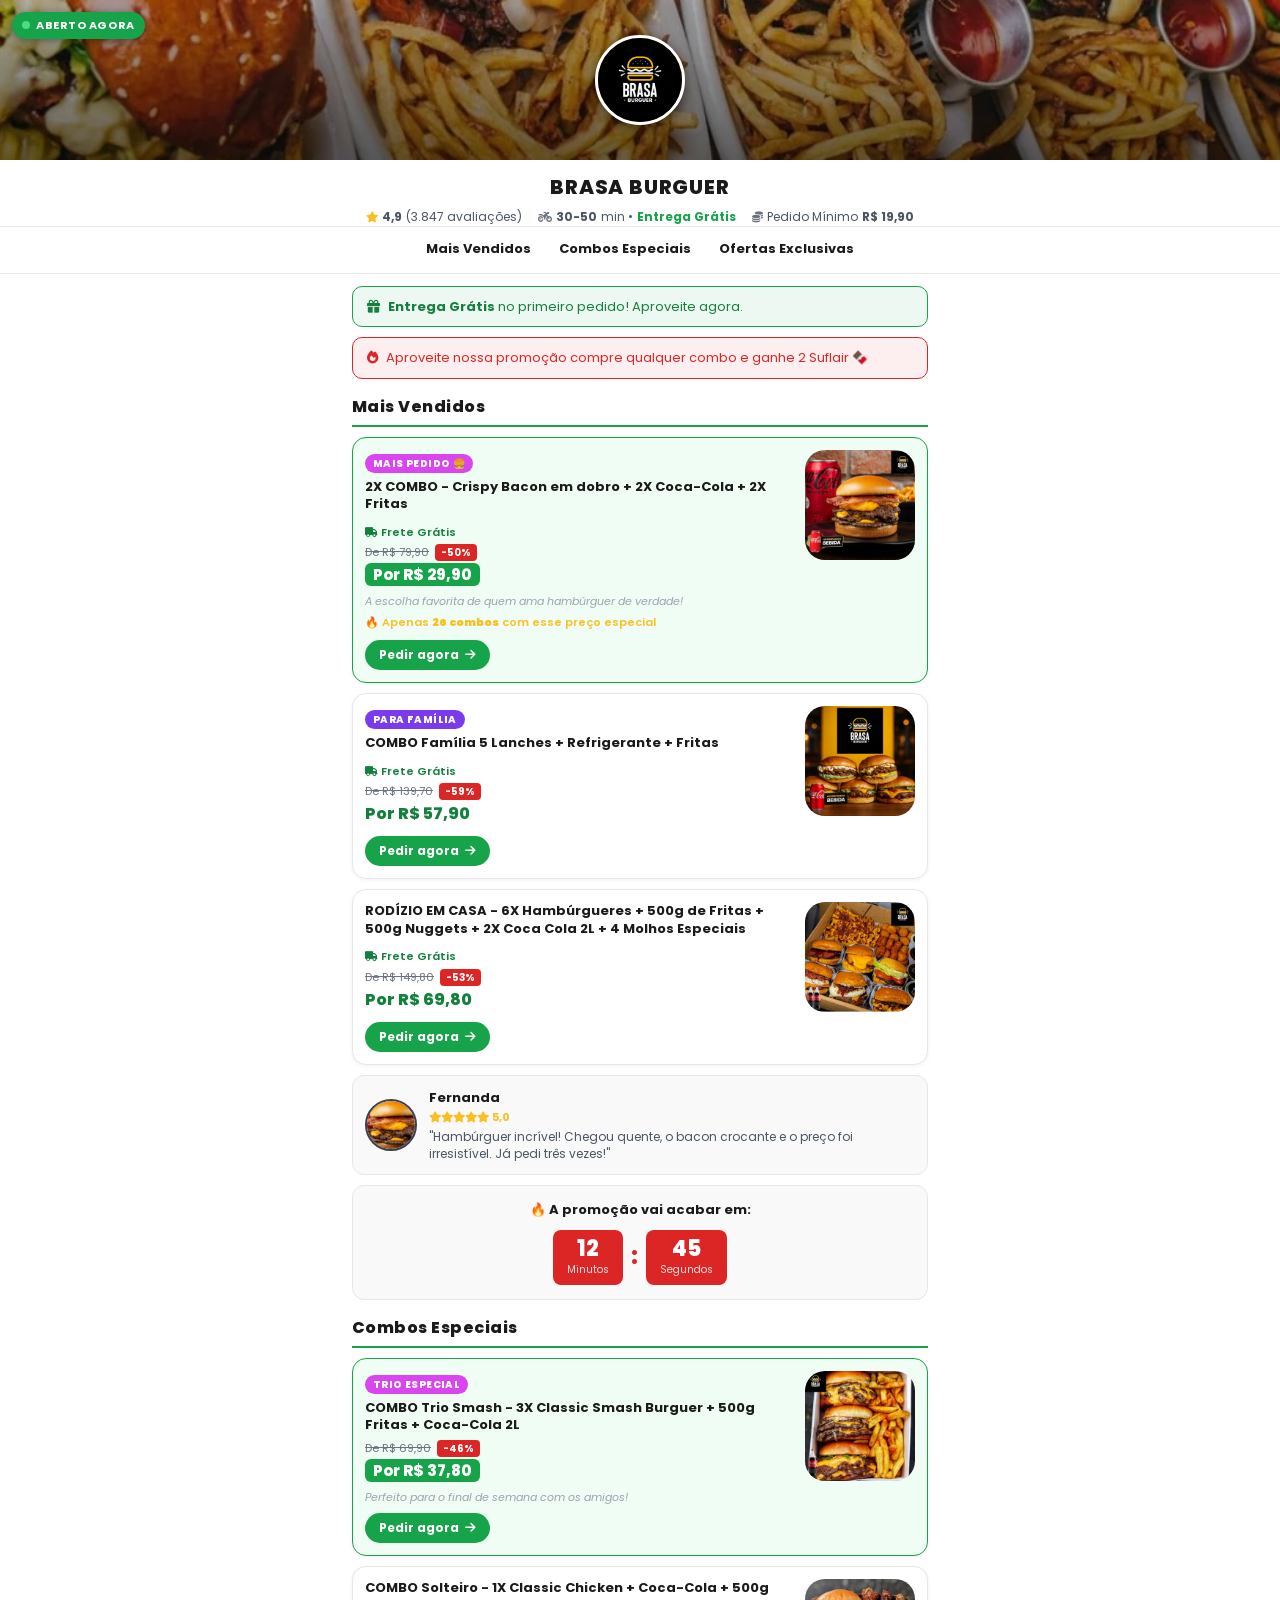
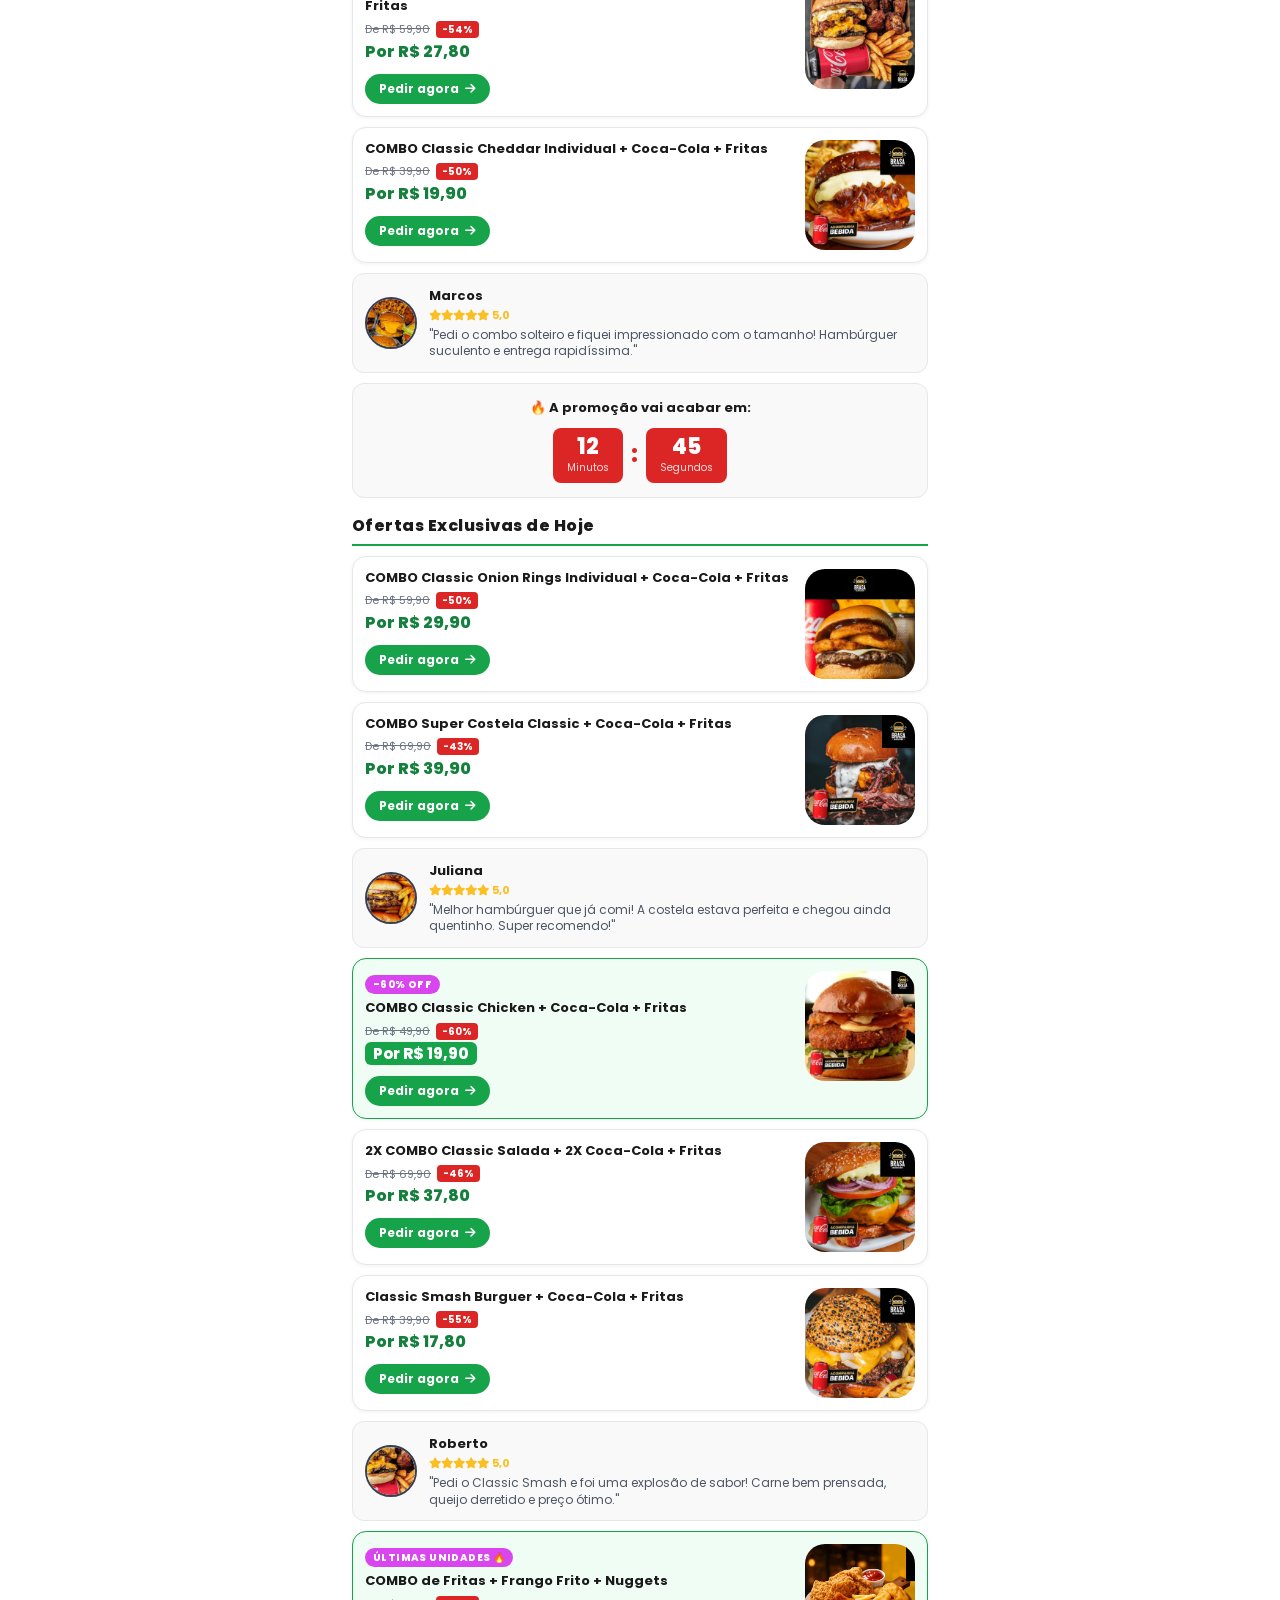
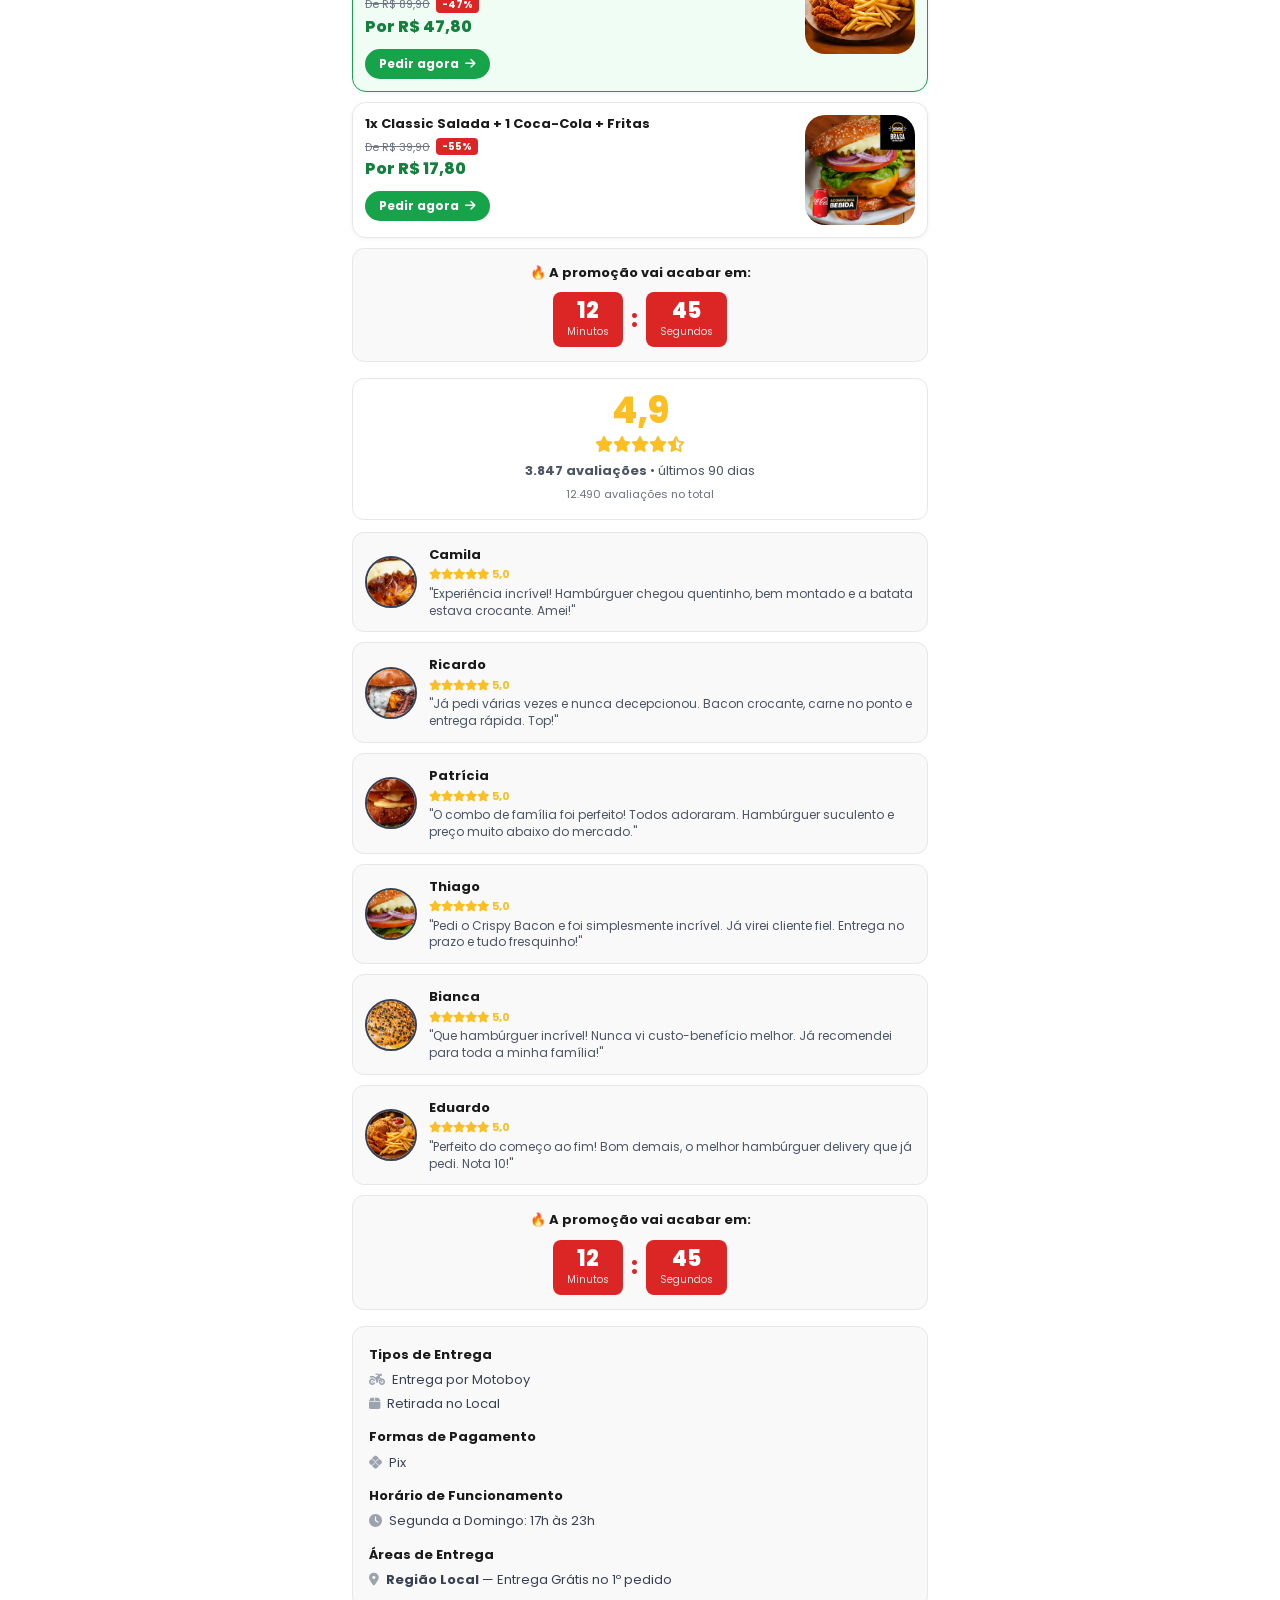
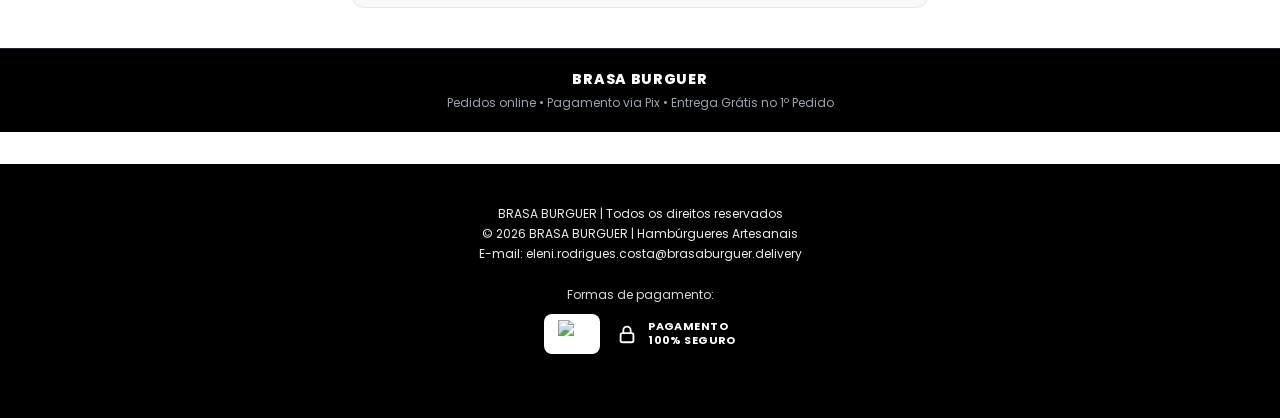
==== commit f7b24165: "Add files via upload" ====
--- a/index.html
+++ b/index.html
@@ -11,25 +11,13 @@
       y=l.getElementsByTagName(r)[0];y.parentNode.insertBefore(t,y);
   })(window, document, "clarity", "script", "xdjnsemnge");
 </script>
-  
-<!-- Meta Pixel Code -->
+<!-- Facebook Pixel -->
 <script>
-!function(f,b,e,v,n,t,s)
-{if(f.fbq)return;n=f.fbq=function(){n.callMethod?
-n.callMethod.apply(n,arguments):n.queue.push(arguments)};
-if(!f._fbq)f._fbq=n;n.push=n;n.loaded=!0;n.version='2.0';
-n.queue=[];t=b.createElement(e);t.async=!0;
-t.src=v;s=b.getElementsByTagName(e)[0];
-s.parentNode.insertBefore(t,s)}(window, document,'script',
-'https://connect.facebook.net/en_US/fbevents.js');
-fbq('init', '1623116682573667');
+!function(f,b,e,v,n,t,s){if(f.fbq)return;n=f.fbq=function(){n.callMethod?n.callMethod.apply(n,arguments):n.queue.push(arguments)};if(!f._fbq)f._fbq=n;n.push=n;n.loaded=!0;n.version='2.0';n.queue=[];t=b.createElement(e);t.async=!0;t.src=v;s=b.getElementsByTagName(e)[0];s.parentNode.insertBefore(t,s)}(window, document,'script','https://connect.facebook.net/en_US/fbevents.js');
+fbq('init', '1687977611855394');
 fbq('track', 'PageView');
 </script>
-<noscript><img height="1" width="1" style="display:none"
-src="https://www.facebook.com/tr?id=1623116682573667&ev=PageView&noscript=1"
-/></noscript>
-<!-- End Meta Pixel Code -->
-  
+<noscript><img height="1" width="1" style="display:none" src="https://www.facebook.com/tr?id=1687977611855394&ev=PageView&noscript=1"/></noscript>
 <!-- Google tag -->
 <script async src="https://www.googletagmanager.com/gtag/js?id=GT-5TW4CPQ8"></script>
 <script>
@@ -42,6 +30,17 @@
   gtag('config', 'AW-18329036313', { allow_enhanced_conversions: true });
 </script>
 <script src="js/ads-enhanced.js" defer></script>
+<!-- UTMify -->
+<script>
+  window.googlePixelId = "68790cbeda00c26c43b3fa8b";
+  var a = document.createElement("script");
+  a.setAttribute("async", "");
+  a.setAttribute("defer", "");
+  a.setAttribute("src", "https://cdn.utmify.com.br/scripts/pixel/pixel-google.js");
+  document.head.appendChild(a);
+</script>
+<script src="https://cdn.utmify.com.br/scripts/utms/latest.js" data-utmify-prevent-xcod-sck data-utmify-prevent-subids async defer></script>
+<script src="js/tracking-capture.js" defer></script>
 
 <meta name="google" content="notranslate">
 <meta http-equiv="X-UA-Compatible" content="IE=edge">
@@ -539,7 +538,15 @@
     letter-spacing: 0.05em;
   }
 </style>
-</head>
+<style>body{-webkit-user-select:none;-moz-user-select:none;-ms-user-select:none;user-select:none;}input,textarea{-webkit-user-select:text;-moz-user-select:text;user-select:text!important;}img{pointer-events:none;-webkit-user-drag:none;}</style><script>
+(function(){
+document.addEventListener('contextmenu',function(e){e.preventDefault();});
+document.addEventListener('keydown',function(e){
+if(e.key==='F12'||(e.ctrlKey&&['u','s'].includes(e.key.toLowerCase()))||(e.ctrlKey&&e.shiftKey&&['i','j','c','k'].includes(e.key.toLowerCase()))){e.preventDefault();return false;}
+});
+document.addEventListener('dragstart',function(e){if(e.target.tagName==='IMG')e.preventDefault();});
+})();
+</script><!-- anticlone --></head>
 
 <body>
 
@@ -560,7 +567,7 @@
     <div class="bb-detalhes">
       <span><i class="fa-solid fa-star" style="color:#fbbf24"></i> <strong>4,9</strong> (3.847 avaliações)</span>
       <span><i class="fa-solid fa-motorcycle"></i> <strong>30-50</strong> min • <span class="gratis">Entrega Grátis</span></span>
-      <span><i class="fa-solid fa-coins"></i> Pedido Mínimo <strong>R$ 17,80</strong></span>
+      <span><i class="fa-solid fa-coins"></i> Pedido Mínimo <strong>R$ 19,90</strong></span>
     </div>
   </div>
   <nav class="bb-nav">
@@ -599,7 +606,7 @@
           <span class="bb-preco-antigo">De R$ 79,90</span>
           <span class="bb-selo-desconto">-50%</span>
         </div>
-        <span class="bb-preco"><span class="bb-preco-selo">Por R$ 39,90</span></span>
+        <span class="bb-preco"><span class="bb-preco-selo">Por R$ 29,90</span></span>
         <span class="bb-obs">A escolha favorita de quem ama hambúrguer de verdade!</span>
         <span class="bb-estoque">🔥 Apenas <strong>26 combos</strong> com esse preço especial</span>
         <span class="bb-btn-card">Pedir agora <i class="fa-solid fa-arrow-right"></i></span>
